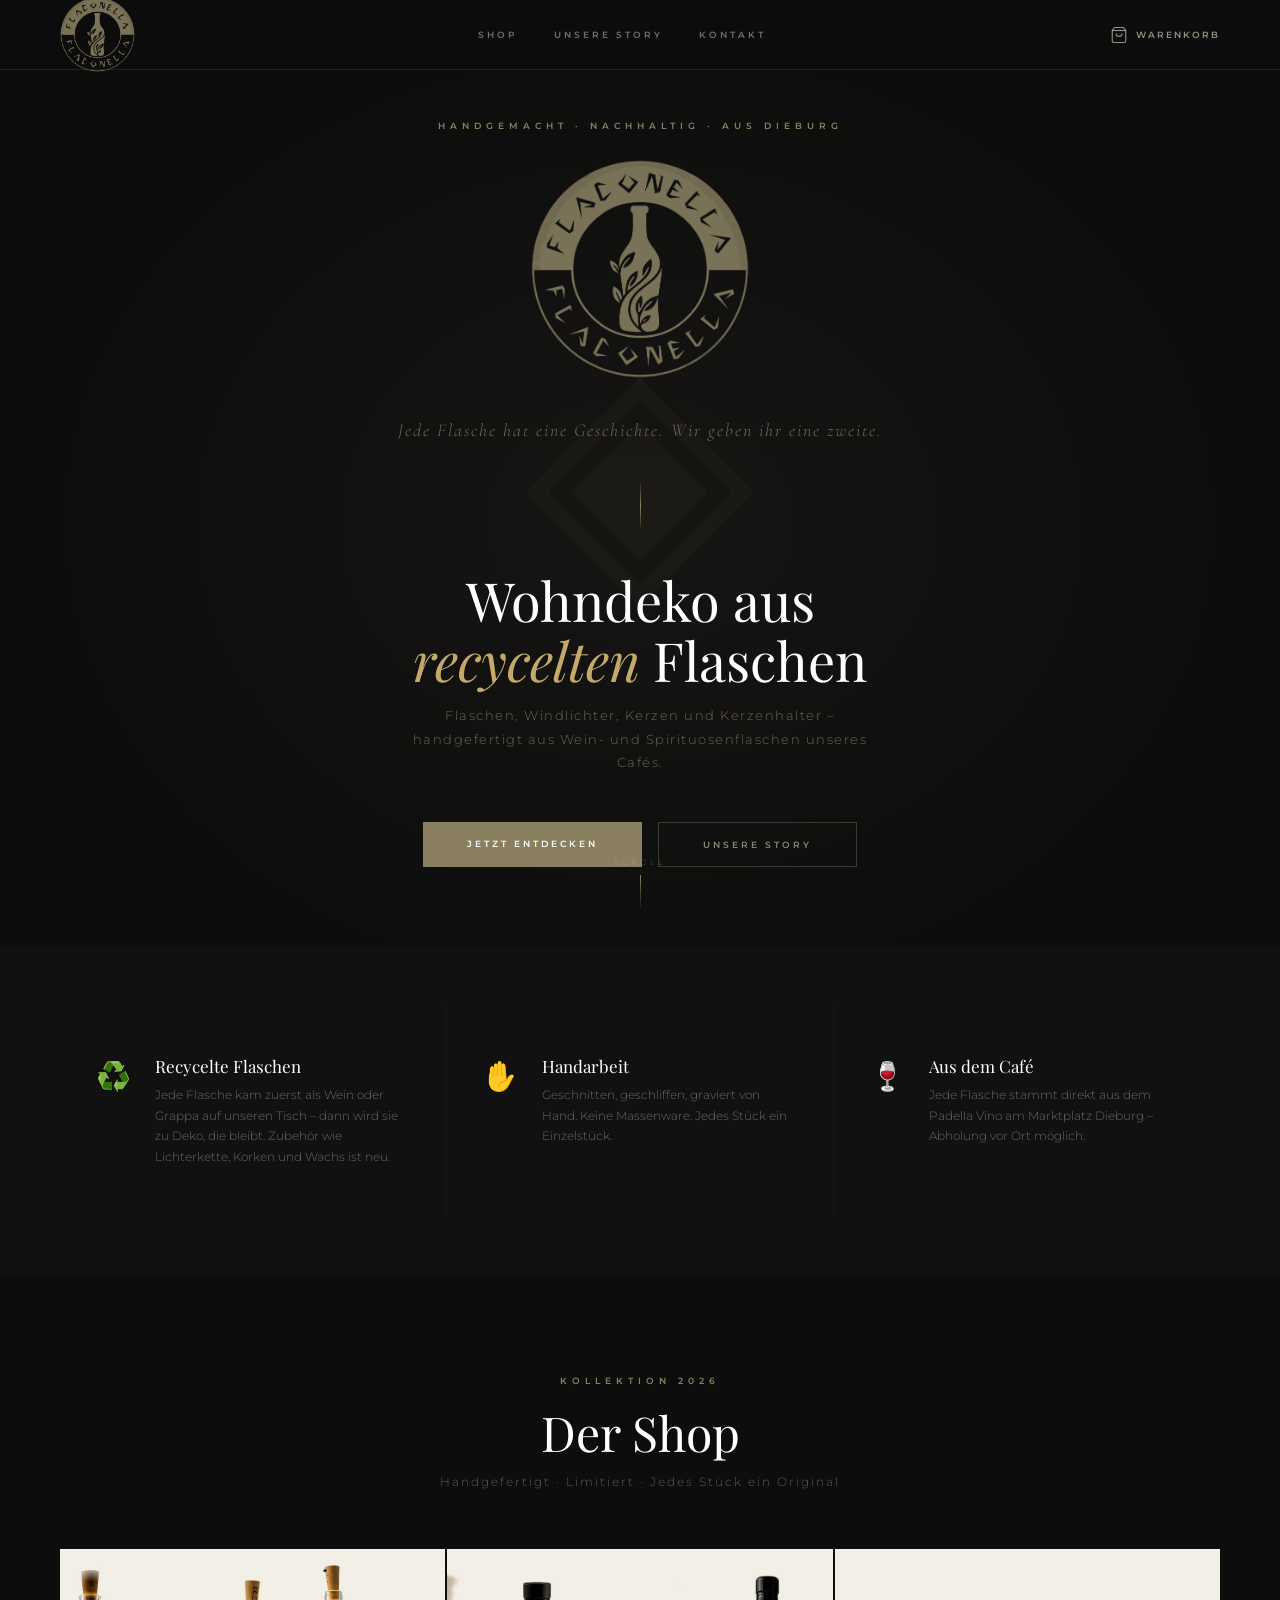
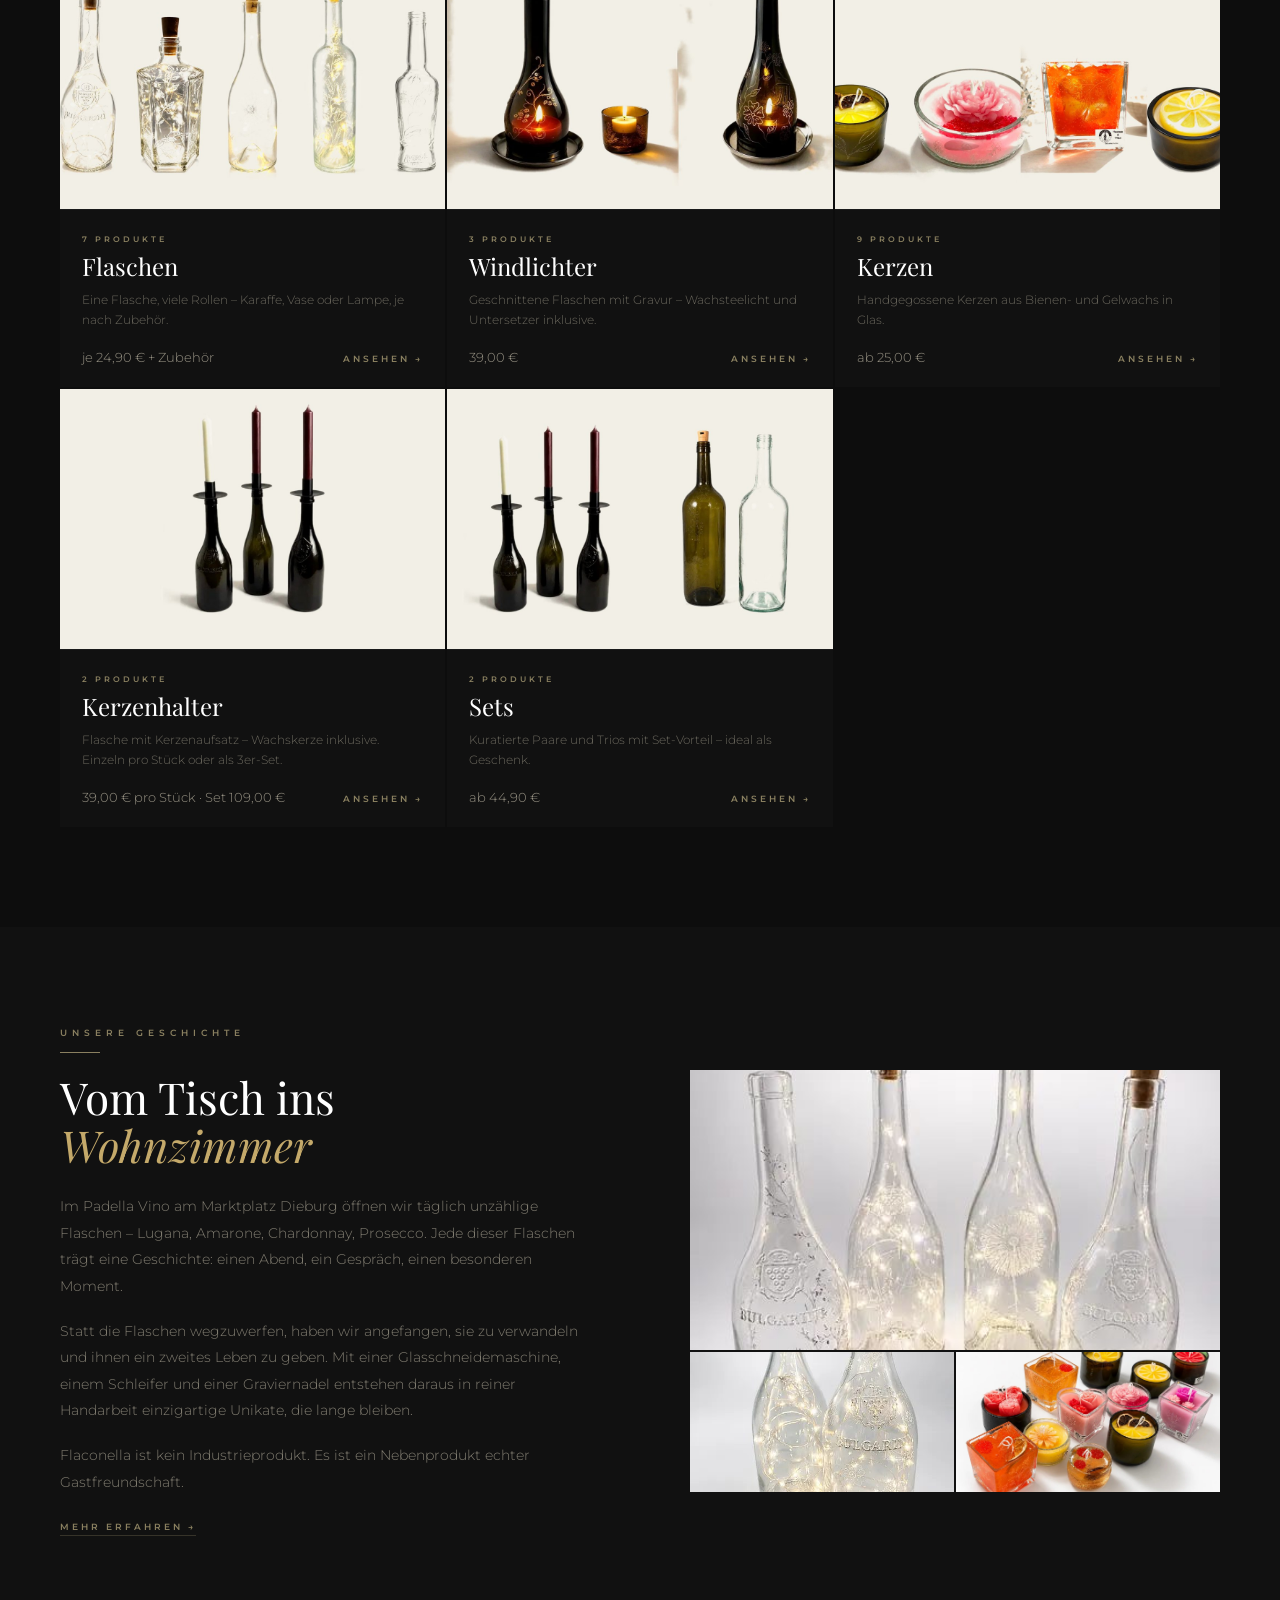
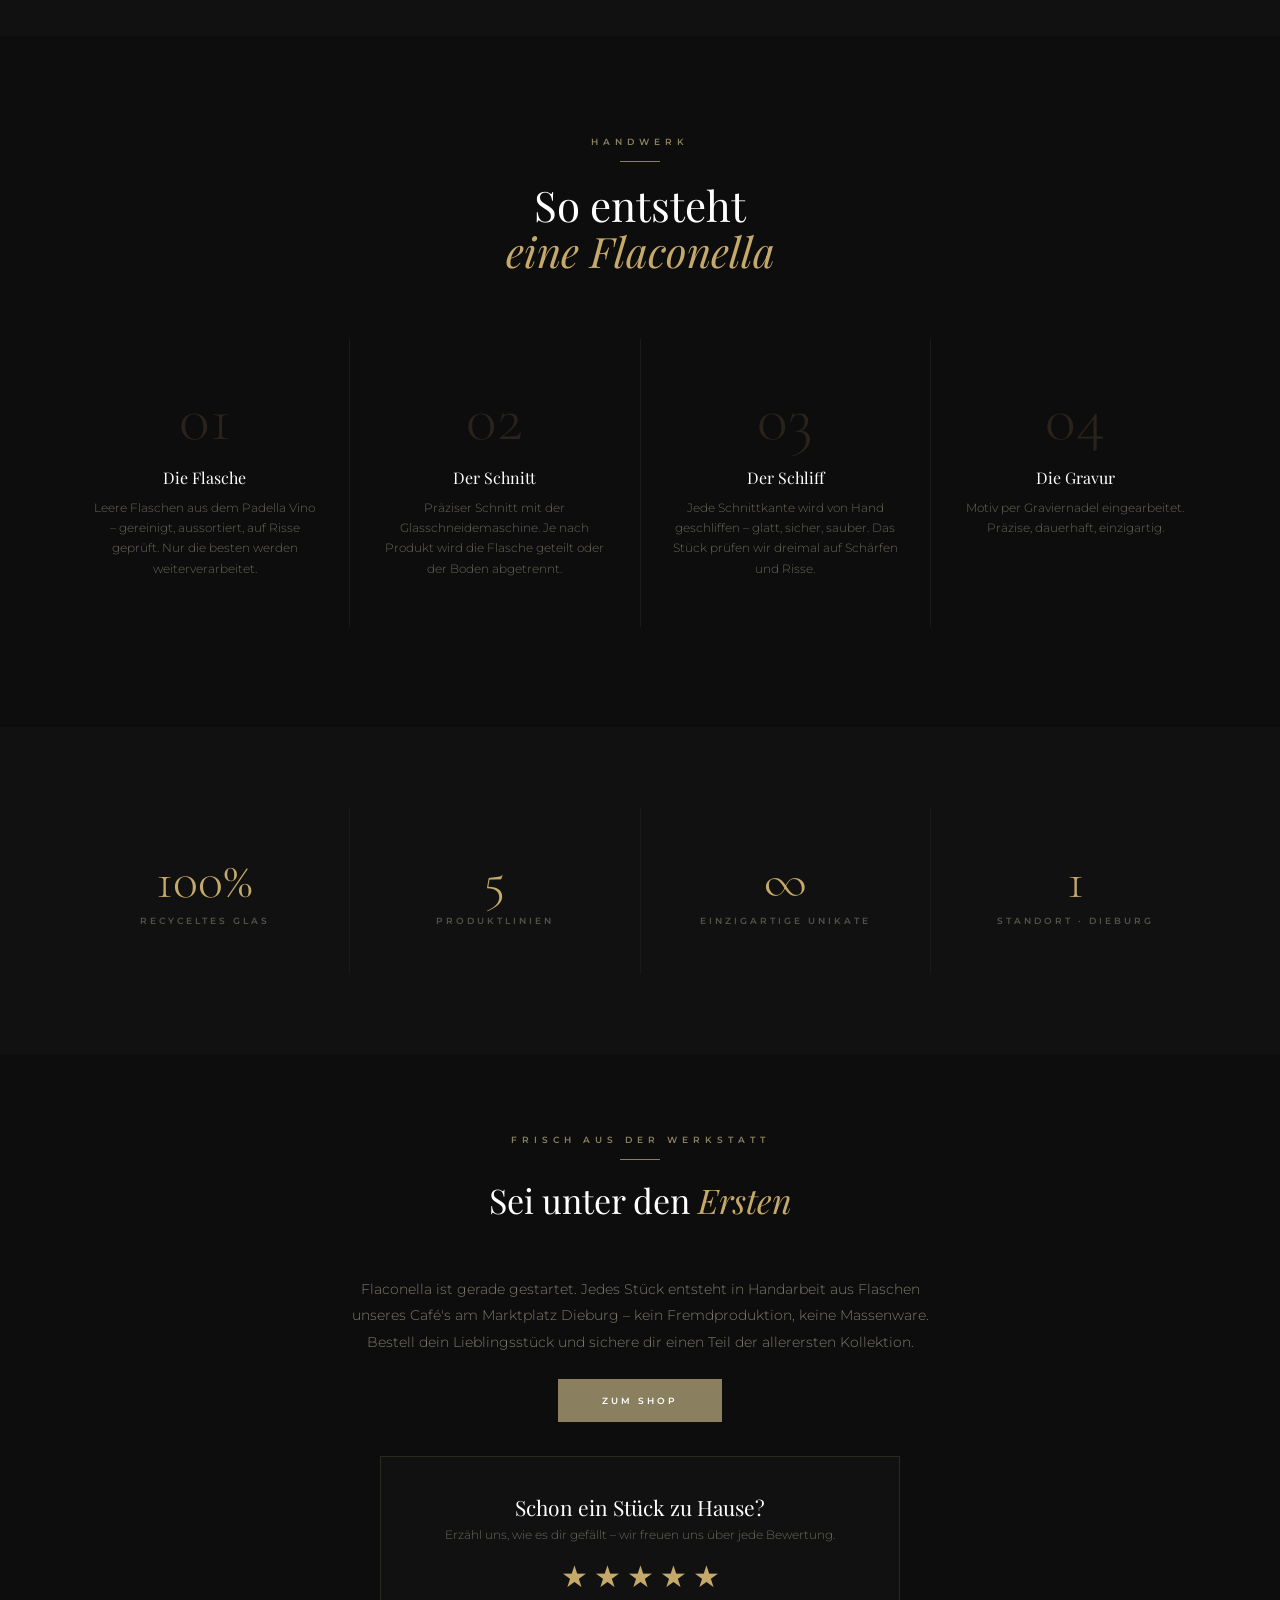
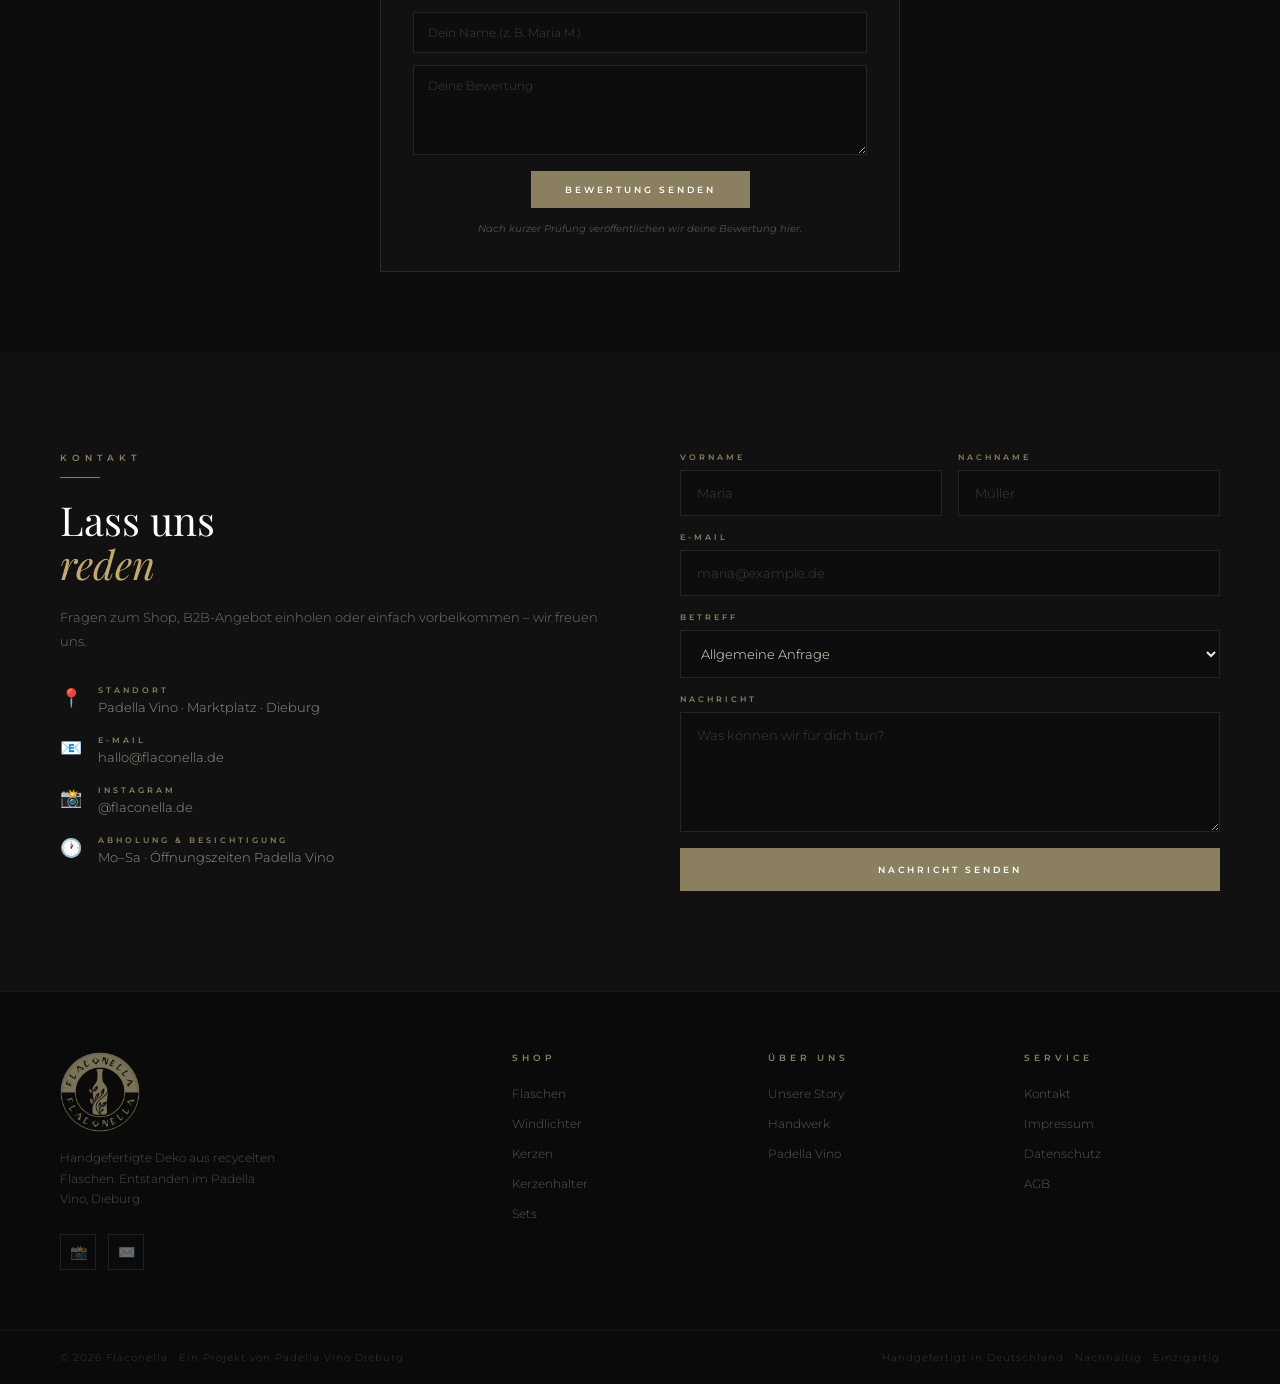
==== index.html @ 3d367787 "Bestellung ohne Seitenwechsel abschließen, Anmerkungen-Feld entfernt, Express-Platzhalter im Testmod" ====
<!DOCTYPE html>
<html lang="de">
<head>
<meta charset="UTF-8">
<meta name="viewport" content="width=device-width, initial-scale=1.0">
<title>Flaconella – Handgefertigte Deko aus recycelten Flaschen</title>
<meta name="description" content="Flaconella – handgefertigte Flaschen, Windlichter, Kerzen und Kerzenhalter aus recycelten Flaschen des Padella Vino, Dieburg.">
<meta name="theme-color" content="#0d0d0d">
<link rel="icon" type="image/png" href="[data-uri]">
<link rel="preconnect" href="https://fonts.googleapis.com">
<link rel="preconnect" href="https://fonts.gstatic.com" crossorigin>
<link href="https://fonts.googleapis.com/css2?family=Playfair+Display:ital,wght@0,400;0,700;1,400&family=Cormorant+Garamond:wght@300;400;500;600&family=Montserrat:wght@300;400;600&display=swap" rel="stylesheet">
<style>
*{margin:0;padding:0;box-sizing:border-box;}
:root{--ease:cubic-bezier(.4,0,.2,1);}
html{scroll-behavior:smooth;scroll-padding-top:86px;overflow-x:clip;}
body{font-family:'Montserrat',sans-serif;background:#0d0d0d;color:#f0e8d0;overflow-x:hidden;-webkit-font-smoothing:antialiased;-moz-osx-font-smoothing:grayscale;text-rendering:optimizeLegibility;}
::selection{background:rgba(196,169,106,0.85);color:#0d0d0d;}
:focus-visible{outline:1px solid #c4a96a;outline-offset:3px;}
::-webkit-scrollbar{width:10px;height:10px;}
::-webkit-scrollbar-track{background:#0d0d0d;}
::-webkit-scrollbar-thumb{background:#2a271f;border-radius:5px;border:2px solid #0d0d0d;}
::-webkit-scrollbar-thumb:hover{background:#8a8060;}
img{-webkit-user-drag:none;}

/* ── NAV ── */
nav{
  position:fixed;top:0;left:0;right:0;z-index:200;
  background:rgba(13,13,13,0.96);backdrop-filter:blur(12px);
  border-bottom:1px solid rgba(138,128,96,0.18);
  padding:0 60px;display:flex;align-items:center;justify-content:space-between;height:70px;
  transition:box-shadow .4s var(--ease),background .4s var(--ease);
}
nav.scrolled{background:rgba(10,10,10,0.98);box-shadow:0 8px 30px rgba(0,0,0,0.45);}
.nav-logo{text-decoration:none;display:flex;align-items:center;}
.nav-logo img{height:75px;width:auto;display:block;}
.nav-links{display:flex;gap:36px;}
.nav-links a{font-size:9px;letter-spacing:3px;text-transform:uppercase;color:rgba(240,232,208,0.45);text-decoration:none;transition:color 0.2s;font-weight:600;}
.nav-links a:hover{color:#c4a96a;}
.nav-right{display:flex;align-items:center;gap:24px;}
.nav-cart{background:none;border:none;cursor:pointer;display:flex;align-items:center;gap:8px;color:rgba(240,232,208,0.6);font-family:'Montserrat',sans-serif;font-size:9px;letter-spacing:2px;text-transform:uppercase;font-weight:600;transition:color 0.2s;position:relative;}
.nav-cart:hover{color:#c4a96a;}
.cart-badge{position:absolute;top:-6px;right:-10px;background:#c4a96a;color:#0d0d0d;font-size:9px;font-weight:700;width:18px;height:18px;border-radius:50%;display:flex;align-items:center;justify-content:center;opacity:0;transition:opacity 0.2s;}
.cart-badge.visible{opacity:1;}
.nav-cta{background:#8a8060;color:#fff;padding:10px 24px;font-size:9px;letter-spacing:3px;text-transform:uppercase;text-decoration:none;font-weight:600;transition:background 0.2s;}
.nav-cta:hover{background:#c4a96a;}
.nav-hamburger{display:none;flex-direction:column;gap:5px;cursor:pointer;background:none;border:none;}
.nav-hamburger span{width:22px;height:1px;background:#f0e8d0;transition:all 0.3s;}

/* ── HERO ── */
.hero{
  min-height:100vh;background:#0d0d0d;
  display:flex;flex-direction:column;align-items:center;justify-content:center;
  text-align:center;padding:120px 60px 80px;position:relative;overflow:hidden;
}
.hero::before{content:'';position:absolute;inset:0;background:radial-gradient(ellipse at 50% 55%,rgba(138,128,96,0.07) 0%,transparent 65%);}
.hero-tag{font-size:9px;letter-spacing:5px;text-transform:uppercase;color:#8a8060;margin-bottom:28px;font-weight:600;}
.hero-logo{margin-bottom:40px;display:flex;justify-content:center;}
.hero-logo img{width:220px;height:auto;display:block;position:relative;}
.hero-subtitle{font-family:'Cormorant Garamond',serif;font-size:18px;font-weight:300;font-style:italic;color:rgba(240,232,208,0.4);letter-spacing:2px;margin-bottom:40px;}
.hero-line{width:1px;height:50px;background:linear-gradient(to bottom,transparent,#8a8060,transparent);margin:0 auto 40px;}
.hero h1{font-family:'Playfair Display',serif;font-size:54px;font-weight:400;color:#fff;line-height:1.1;margin-bottom:14px;position:relative;max-width:700px;}
.hero h1 em{font-style:italic;color:#c4a96a;}
.hero-desc{font-size:13px;letter-spacing:1.5px;color:rgba(240,232,208,0.4);margin-bottom:48px;font-weight:300;max-width:500px;line-height:1.8;}
.hero-btns{display:flex;gap:16px;flex-wrap:wrap;justify-content:center;}
.btn-primary{background:#8a8060;color:#fff;padding:16px 44px;font-size:9px;letter-spacing:3px;text-transform:uppercase;text-decoration:none;font-weight:600;transition:background .25s var(--ease),transform .15s var(--ease);cursor:pointer;border:none;font-family:'Montserrat',sans-serif;}
.btn-primary:active,.btn-secondary:active,.overlay-btn:active,.filter-btn:active,.review-btn:active,.modal-add-btn:active,.checkout-submit:active,.cart-checkout-btn:active{transform:translateY(1px);}
.btn-primary:hover{background:#c4a96a;}
.btn-secondary{border:1px solid rgba(240,232,208,0.2);color:rgba(240,232,208,0.55);padding:16px 44px;font-size:9px;letter-spacing:3px;text-transform:uppercase;text-decoration:none;font-weight:600;transition:all 0.2s;cursor:pointer;background:none;font-family:'Montserrat',sans-serif;}
.btn-secondary:hover{border-color:#8a8060;color:#c4a96a;}
.hero-scroll{position:absolute;bottom:36px;left:50%;transform:translateX(-50%);display:flex;flex-direction:column;align-items:center;gap:8px;}
.hero-scroll span{font-size:8px;letter-spacing:3px;text-transform:uppercase;color:rgba(240,232,208,0.2);}
.scroll-line{width:1px;height:36px;background:linear-gradient(to bottom,#8a8060,transparent);animation:scrollPulse 2.4s var(--ease) infinite;}
@keyframes scrollPulse{0%,100%{opacity:1;transform:scaleY(1);}50%{opacity:.35;transform:scaleY(.75);transform-origin:top;}}
.hero-deco{position:absolute;opacity:0.03;font-size:300px;font-family:'Cormorant Garamond',serif;color:#c4a96a;top:50%;left:50%;transform:translate(-50%,-50%);pointer-events:none;white-space:nowrap;}

/* ── SECTION COMMONS ── */
section{padding:100px 60px;}
.section-tag{font-size:9px;letter-spacing:5px;text-transform:uppercase;color:#8a8060;margin-bottom:14px;font-weight:600;display:block;}
.section-rule{width:40px;height:1px;background:#8a8060;margin-bottom:20px;}
.section-title{font-family:'Playfair Display',serif;font-size:42px;font-weight:400;color:#fff;line-height:1.1;margin-bottom:14px;}
.section-title em{font-style:italic;color:#c4a96a;}

/* ── HIGHLIGHTS ── */
.highlights{background:#111;padding:60px;}
.highlights-grid{display:grid;grid-template-columns:repeat(3,1fr);gap:1px;background:#1a1a1a;}
.highlight-item{background:#111;padding:48px 36px;display:flex;align-items:flex-start;gap:24px;}
.highlight-icon{font-size:28px;flex-shrink:0;margin-top:4px;}
.highlight-text h3{font-family:'Playfair Display',serif;font-size:17px;font-weight:400;color:#fff;margin-bottom:8px;}
.highlight-text p{font-size:12px;color:rgba(240,232,208,0.4);line-height:1.7;font-weight:300;}

/* ── SHOP ── */
.shop{background:#0d0d0d;}
.shop-header{text-align:center;margin-bottom:60px;}
.shop-header h2{font-family:'Playfair Display',serif;font-size:48px;font-weight:400;color:#fff;margin-bottom:10px;}
.shop-header p{font-size:12px;color:rgba(240,232,208,0.35);letter-spacing:2px;font-weight:300;}
.shop-filters{display:flex;gap:2px;margin-bottom:48px;flex-wrap:wrap;}
.filter-btn{background:none;border:1px solid rgba(240,232,208,0.1);color:rgba(240,232,208,0.4);padding:10px 22px;font-size:8px;letter-spacing:3px;text-transform:uppercase;font-weight:600;cursor:pointer;transition:all 0.2s;font-family:'Montserrat',sans-serif;}
.filter-btn:hover,.filter-btn.active{background:#8a8060;border-color:#8a8060;color:#fff;}
.shop-grid{display:grid;grid-template-columns:repeat(3,1fr);gap:2px;}
.product-card{background:#111;position:relative;overflow:hidden;cursor:pointer;transition:transform .35s var(--ease),box-shadow .35s var(--ease);}
.product-card:hover{transform:translateY(-3px);box-shadow:0 18px 40px rgba(0,0,0,0.4);z-index:1;}
.product-card:hover .product-overlay{opacity:1;}
.product-img{width:100%;height:320px;background:#f2eee6;display:flex;align-items:center;justify-content:center;position:relative;overflow:hidden;padding:18px;}
.product-img img{width:100%;height:100%;object-fit:contain;transition:transform 0.5s ease;}
.product-card:hover .product-img img{transform:scale(1.04);}
.product-img svg{transition:transform 0.4s;}
.product-card:hover .product-img svg{transform:scale(1.05);}
.modal-main-img{width:100%;flex:1 1 auto;min-height:0;object-fit:contain;padding:16px;}
.modal-thumbs{display:flex;gap:8px;padding:0 8px 12px;justify-content:center;flex-wrap:wrap;flex-shrink:0;}
.modal-thumb{width:48px;height:48px;object-fit:cover;cursor:pointer;border:1px solid rgba(0,0,0,0.12);opacity:0.55;transition:opacity .2s,border-color .2s;}
.modal-thumb.active,.modal-thumb:hover{opacity:1;border-color:#8a8060;}
.product-overlay{position:absolute;inset:0;background:rgba(13,13,13,0.88);opacity:0;transition:opacity 0.3s;display:flex;align-items:center;justify-content:center;gap:12px;flex-direction:column;}
.overlay-btn{border:1px solid rgba(196,169,106,0.5);color:#c4a96a;padding:11px 28px;font-size:8px;letter-spacing:3px;text-transform:uppercase;font-weight:600;cursor:pointer;background:none;font-family:'Montserrat',sans-serif;transition:all 0.2s;}
.overlay-btn:hover{background:#c4a96a;color:#0d0d0d;border-color:#c4a96a;}
.overlay-btn.cart-direct{background:#8a8060;border-color:#8a8060;color:#fff;}
.overlay-btn.cart-direct:hover{background:#c4a96a;border-color:#c4a96a;}
.product-info{padding:22px;border-top:1px solid #1a1a1a;}
.product-cat{font-size:8px;letter-spacing:3px;text-transform:uppercase;color:#8a8060;margin-bottom:6px;display:block;font-weight:600;}
.product-name{font-family:'Playfair Display',serif;font-size:17px;color:#fff;margin-bottom:4px;}
.product-price{font-size:13px;color:rgba(240,232,208,0.4);font-weight:300;}
.product-badge{position:absolute;top:14px;left:14px;background:#8a8060;color:#fff;font-size:7px;letter-spacing:2px;text-transform:uppercase;padding:5px 10px;font-weight:700;}
.product-badge.custom{background:#c4a96a;}
.product-card.hidden{display:none;}
.product-price-sub{font-size:9px;letter-spacing:1px;color:rgba(240,232,208,0.28);}
/* Kategorie-Kacheln */
.shop-overview{display:grid;grid-template-columns:repeat(3,1fr);gap:2px;}
.shop-overview[hidden],.shop-category[hidden]{display:none;}
.cat-tile{background:#111;cursor:pointer;display:flex;flex-direction:column;transition:transform .35s var(--ease),box-shadow .35s var(--ease);position:relative;}
.cat-tile:hover{transform:translateY(-3px);box-shadow:0 18px 40px rgba(0,0,0,0.4);z-index:1;}
.cat-tile:hover .cat-link{color:#c4a96a;}
.cat-preview{background:#f2efe6;height:260px;overflow:hidden;}
.cat-preview img{width:100%;height:100%;object-fit:cover;object-position:center bottom;display:block;transition:transform .5s ease;}
.cat-tile:hover .cat-preview img{transform:scale(1.03);}
.cat-info{padding:24px 22px 22px;border-top:1px solid #1a1a1a;display:flex;flex-direction:column;flex:1;}
.cat-name{font-family:'Playfair Display',serif;font-size:24px;color:#fff;margin-bottom:8px;}
.cat-desc{font-size:12px;color:rgba(240,232,208,0.4);line-height:1.7;font-weight:300;margin-bottom:18px;flex:1;}
.cat-foot{display:flex;justify-content:space-between;align-items:baseline;gap:12px;}
.cat-price{font-size:13px;color:rgba(240,232,208,0.6);font-weight:300;}
.cat-link{font-size:9px;letter-spacing:3px;text-transform:uppercase;color:#8a8060;font-weight:600;transition:color .2s;}
/* Kategorie-Ansicht */
.shop-cat-nav{display:flex;align-items:center;gap:24px;flex-wrap:wrap;margin-bottom:40px;}
.shop-back{background:none;border:none;cursor:pointer;color:#8a8060;font-family:'Montserrat',sans-serif;font-size:9px;letter-spacing:3px;text-transform:uppercase;font-weight:600;padding:10px 0;transition:color .2s;}
.shop-back:hover{color:#c4a96a;}
.shop-cat-nav .shop-filters{margin-bottom:0;}
.shop-cat-head{margin-bottom:36px;}
.shop-cat-head h3{font-family:'Playfair Display',serif;font-size:36px;font-weight:400;color:#fff;line-height:1.1;margin-bottom:8px;}
.shop-cat-head p{font-size:13px;color:rgba(240,232,208,0.45);font-weight:300;line-height:1.7;max-width:560px;}
/* Produkt-Fenster: Anzahl + Häkchen-Liste */
.qty-picker{display:flex;align-items:center;gap:12px;margin-bottom:24px;}
.qty-picker .qty-btn{width:32px;height:32px;font-size:16px;}
.qty-picker .qty-num{font-size:14px;min-width:28px;}
.modal-option-hint{letter-spacing:1px;text-transform:none;color:rgba(240,232,208,0.3);font-weight:300;}
.pick-list{display:flex;flex-direction:column;gap:8px;margin-bottom:24px;}
.pick-row{background:#0d0d0d;border:1px solid rgba(240,232,208,0.08);transition:border-color .2s;}
.pick-row.selected{border-color:#8a8060;}
.pick-main{display:flex;align-items:center;gap:12px;padding:10px 14px;cursor:pointer;}
.pick-main input[type=checkbox]{accent-color:#c4a96a;flex-shrink:0;}
.pick-thumb{width:40px;height:40px;object-fit:cover;background:#f2eee6;flex-shrink:0;border:1px solid rgba(0,0,0,0.12);}
.pick-name{font-size:12px;color:rgba(240,232,208,0.75);flex:1;}
.pick-price{font-size:12px;color:#c4a96a;font-weight:300;}
.pick-price strong{color:#c4a96a;font-weight:500;}
.pick-unit{font-size:9px;color:rgba(240,232,208,0.3);letter-spacing:1px;}
.pick-config{display:none;padding:0 14px 14px 14px;border-top:1px solid rgba(240,232,208,0.06);}
.pick-row.selected .pick-config{display:block;}
.pick-option{width:100%;margin:12px 0 4px;background:#111;border:1px solid rgba(240,232,208,0.12);color:#f0e8d0;padding:8px 10px;font-family:'Montserrat',sans-serif;font-size:11px;font-weight:300;outline:none;}
.pick-group{margin-top:12px;}
.pick-group-label{display:block;font-size:8px;letter-spacing:2px;text-transform:uppercase;color:#8a8060;font-weight:600;margin-bottom:7px;}
.chips{display:flex;flex-wrap:wrap;gap:6px;}
.chip{background:#111;border:1px solid rgba(240,232,208,0.12);color:rgba(240,232,208,0.7);padding:7px 11px;font-family:'Montserrat',sans-serif;font-size:11px;font-weight:300;cursor:pointer;display:flex;align-items:center;gap:8px;transition:border-color .15s,background .15s,color .15s;}
.chip em{font-style:normal;font-size:10px;color:#c4a96a;}
.chip:hover{border-color:#8a8060;}
.chip.on{border-color:#c4a96a;background:rgba(196,169,106,0.12);color:#fff;}
.pick-qty .qty-picker{margin-bottom:0;}
.cross-sell{display:flex;align-items:center;justify-content:space-between;gap:16px;background:#0d0d0d;border:1px solid rgba(196,169,106,0.3);padding:16px 18px;margin-bottom:20px;}
.cross-sell-title{font-family:'Playfair Display',serif;font-size:15px;color:#fff;margin-bottom:4px;}
.cross-sell p{font-size:11px;color:rgba(240,232,208,0.5);line-height:1.6;font-weight:300;}
.cross-sell .overlay-btn{flex-shrink:0;white-space:nowrap;}
@media(max-width:600px){.cross-sell{flex-direction:column;align-items:flex-start;}}
.pick-option option{background:#0d0d0d;}
.modal-add-btn:disabled{opacity:0.4;cursor:not-allowed;}
.shop-principle{max-width:680px;margin:0 auto 44px;text-align:center;padding:26px 30px;border:1px solid rgba(138,128,96,0.2);background:#111;transition:border-color .3s var(--ease);}
.shop-principle.highlight{border-color:#c4a96a;}
.shop-principle-price{font-family:'Cormorant Garamond',serif;font-size:26px;font-weight:300;color:rgba(240,232,208,0.7);margin-bottom:8px;}
.shop-principle-price strong{color:#c4a96a;font-weight:500;}
.shop-principle p{font-size:12px;color:rgba(240,232,208,0.45);line-height:1.8;font-weight:300;}
.modal-breakdown{font-size:11px;color:rgba(240,232,208,0.35);margin:-16px 0 24px;font-weight:300;line-height:1.6;}
.variant-option-price.incl{color:rgba(240,232,208,0.3);font-style:italic;}
.variant-option input[type=checkbox]{accent-color:#c4a96a;}

/* ── STORY ── */
.story{background:#111;}
.story-grid{display:grid;grid-template-columns:1fr 1fr;gap:100px;align-items:center;}
.story-text .section-tag{display:block;}
.story-text h2{font-family:'Playfair Display',serif;font-size:44px;font-weight:400;color:#fff;line-height:1.1;margin-bottom:24px;}
.story-text h2 em{font-style:italic;color:#c4a96a;}
.story-text p{font-size:14px;color:rgba(240,232,208,0.5);line-height:1.9;font-weight:300;margin-bottom:18px;}
.story-link{font-size:9px;letter-spacing:3px;text-transform:uppercase;color:#8a8060;text-decoration:none;font-weight:600;border-bottom:1px solid rgba(138,128,96,0.3);padding-bottom:3px;display:inline-block;margin-top:8px;}
.story-link:hover{color:#c4a96a;border-color:#c4a96a;}
.story-visual{display:flex;flex-direction:column;gap:2px;}
.story-img-main{width:100%;height:280px;background:#161616;display:flex;align-items:center;justify-content:center;}
.story-img-row{display:grid;grid-template-columns:1fr 1fr;gap:2px;}
.story-img-small{height:140px;background:#1a1a1a;display:flex;align-items:center;justify-content:center;}
.story-img-main svg,.story-img-small svg{opacity:0.25;}
.img-caption{font-size:8px;letter-spacing:2px;text-transform:uppercase;color:rgba(240,232,208,0.12);}

/* ── PROCESS ── */
.process{background:#0d0d0d;}
.process-header{text-align:center;margin-bottom:64px;}
.process-steps{display:grid;grid-template-columns:repeat(4,1fr);gap:1px;background:#1a1a1a;}
.step{background:#0d0d0d;padding:48px 32px;text-align:center;}
.step-num{font-family:'Cormorant Garamond',serif;font-size:64px;font-weight:300;color:rgba(196,169,106,0.15);line-height:1;margin-bottom:16px;}
.step h3{font-family:'Playfair Display',serif;font-size:16px;font-weight:400;color:#fff;margin-bottom:10px;}
.step p{font-size:12px;color:rgba(240,232,208,0.4);line-height:1.7;font-weight:300;}

/* ── CUSTOM ── */
.custom{background:#111;}
.custom-grid{display:grid;grid-template-columns:1fr 1fr;gap:80px;align-items:center;}
.custom-text h2{font-family:'Playfair Display',serif;font-size:44px;font-weight:400;color:#fff;line-height:1.1;margin-bottom:20px;}
.custom-text h2 em{font-style:italic;color:#c4a96a;}
.custom-text p{font-size:14px;color:rgba(240,232,208,0.5);line-height:1.9;font-weight:300;margin-bottom:16px;}
.custom-options{display:flex;flex-direction:column;gap:16px;margin:32px 0;}
.custom-option{display:flex;align-items:center;gap:16px;padding:20px;background:#0d0d0d;border:1px solid rgba(240,232,208,0.06);}
.custom-option-icon{font-size:22px;flex-shrink:0;}
.custom-option h4{font-size:11px;letter-spacing:2px;text-transform:uppercase;color:#c4a96a;margin-bottom:4px;font-weight:600;}
.custom-option p{font-size:12px;color:rgba(240,232,208,0.4);font-weight:300;line-height:1.5;}
.custom-visual{background:#0d0d0d;padding:60px;display:flex;align-items:center;justify-content:center;min-height:400px;}
.custom-badge-display{text-align:center;}
.custom-badge-display .big-icon{font-size:100px;display:block;margin-bottom:24px;}
.custom-badge-display p{font-size:10px;letter-spacing:3px;text-transform:uppercase;color:rgba(240,232,208,0.2);font-weight:600;}

/* ── NUMBERS ── */
.numbers{background:#111;padding:80px 60px;}
.numbers-grid{display:grid;grid-template-columns:repeat(4,1fr);gap:1px;background:#1a1a1a;}
.number-item{background:#111;padding:48px 36px;text-align:center;}
.number-val{font-family:'Cormorant Garamond',serif;font-size:52px;font-weight:300;color:#c4a96a;line-height:1;margin-bottom:8px;}
.number-label{font-size:9px;letter-spacing:3px;text-transform:uppercase;color:rgba(240,232,208,0.3);font-weight:600;}

/* ── TESTIMONIALS ── */
.testimonials{background:#0d0d0d;padding:80px 60px;}
.testimonials-header{text-align:center;margin-bottom:56px;}
.testimonials-grid{display:grid;grid-template-columns:repeat(3,1fr);gap:2px;}
.testimonial{background:#111;padding:40px;border-top:1px solid rgba(196,169,106,0.2);}
.testimonial-stars{color:#c4a96a;font-size:13px;letter-spacing:3px;margin-bottom:20px;}
.testimonial blockquote{font-family:'Cormorant Garamond',serif;font-size:17px;font-style:italic;color:rgba(240,232,208,0.7);line-height:1.6;margin-bottom:20px;font-weight:300;}
.testimonial-author{font-size:9px;letter-spacing:3px;text-transform:uppercase;color:#8a8060;font-weight:600;}
.review-box{max-width:520px;margin:48px auto 0;background:#111;border:1px solid rgba(138,128,96,0.2);padding:36px 32px;text-align:center;}
.review-box h3{font-family:'Playfair Display',serif;font-size:21px;font-weight:400;color:#fff;margin-bottom:6px;}
.review-box .review-sub{font-size:12px;color:rgba(240,232,208,0.4);margin-bottom:20px;font-weight:300;}
.star-input{font-size:30px;color:rgba(240,232,208,0.18);margin-bottom:20px;cursor:pointer;user-select:none;line-height:1;}
.star-input span{transition:color .12s;padding:0 3px;}
.star-input span.on{color:#c4a96a;}
.review-box input,.review-box textarea{width:100%;background:#0d0d0d;border:1px solid rgba(240,232,208,0.1);color:#f0e8d0;padding:12px 14px;font-family:'Montserrat',sans-serif;font-size:12px;font-weight:300;outline:none;margin-bottom:12px;transition:border-color .2s;}
.review-box input:focus,.review-box textarea:focus{border-color:#8a8060;}
.review-box textarea{min-height:90px;resize:vertical;}
.review-btn{background:#8a8060;color:#fff;padding:13px 34px;font-size:9px;letter-spacing:3px;text-transform:uppercase;font-weight:600;cursor:pointer;border:none;font-family:'Montserrat',sans-serif;transition:background .2s;}
.review-btn:hover{background:#c4a96a;}
.review-hint{font-size:10px;color:rgba(240,232,208,0.3);margin-top:14px;font-style:italic;}

/* ── CONTACT ── */
.contact{background:#111;}
.contact-grid{display:grid;grid-template-columns:1fr 1fr;gap:80px;}
.contact-info h2{font-family:'Playfair Display',serif;font-size:40px;font-weight:400;color:#fff;line-height:1.1;margin-bottom:20px;}
.contact-info h2 em{font-style:italic;color:#c4a96a;}
.contact-info p{font-size:13px;color:rgba(240,232,208,0.45);line-height:1.8;font-weight:300;margin-bottom:32px;}
.contact-details{display:flex;flex-direction:column;gap:20px;}
.contact-detail{display:flex;gap:16px;align-items:flex-start;}
.cd-icon{font-size:18px;flex-shrink:0;margin-top:2px;}
.cd-label{font-size:8px;letter-spacing:3px;text-transform:uppercase;color:#8a8060;font-weight:600;margin-bottom:4px;}
.cd-value{font-size:13px;color:rgba(240,232,208,0.6);font-weight:300;}
.contact-form{display:flex;flex-direction:column;gap:16px;}
.form-row{display:grid;grid-template-columns:1fr 1fr;gap:16px;}
.form-group{display:flex;flex-direction:column;gap:8px;}
.form-group label{font-size:8px;letter-spacing:3px;text-transform:uppercase;color:#8a8060;font-weight:600;}
.form-group input,.form-group textarea,.form-group select{background:#0d0d0d;border:1px solid rgba(240,232,208,0.1);color:#f0e8d0;padding:14px 16px;font-family:'Montserrat',sans-serif;font-size:13px;font-weight:300;outline:none;transition:border-color 0.2s;width:100%;}
.form-group input:focus,.form-group textarea:focus,.form-group select:focus{border-color:#8a8060;}
.form-group input::placeholder,.form-group textarea::placeholder,.review-box input::placeholder,.review-box textarea::placeholder{color:rgba(240,232,208,0.22);}
.form-group textarea{resize:vertical;min-height:120px;}
.form-group select option{background:#0d0d0d;}
.form-submit{background:#8a8060;color:#fff;padding:16px;font-size:9px;letter-spacing:3px;text-transform:uppercase;font-weight:600;cursor:pointer;border:none;font-family:'Montserrat',sans-serif;transition:background 0.2s;width:100%;}
.form-submit:hover{background:#c4a96a;}

/* ── FOOTER ── */
footer{background:#0a0a0a;border-top:1px solid rgba(138,128,96,0.12);padding:60px;display:grid;grid-template-columns:2fr 1fr 1fr 1fr;gap:60px;}
.footer-brand{display:flex;flex-direction:column;gap:16px;}
.footer-logo{display:flex;align-items:center;}
.footer-logo img{height:80px;width:auto;display:block;}
.footer-tagline{font-size:12px;color:rgba(240,232,208,0.3);line-height:1.7;font-weight:300;max-width:220px;}
.footer-social{display:flex;gap:12px;margin-top:8px;}
.social-icon{width:36px;height:36px;border:1px solid rgba(240,232,208,0.1);display:flex;align-items:center;justify-content:center;font-size:14px;cursor:pointer;transition:border-color 0.2s,color 0.2s;text-decoration:none;color:rgba(240,232,208,0.4);}
.social-icon:hover{border-color:#c4a96a;color:#c4a96a;}
.footer-col h4{font-size:9px;letter-spacing:4px;text-transform:uppercase;color:#8a8060;font-weight:600;margin-bottom:20px;}
.footer-col ul{list-style:none;display:flex;flex-direction:column;gap:11px;}
.footer-col ul li a{font-size:12px;color:rgba(240,232,208,0.35);text-decoration:none;font-weight:300;transition:color 0.2s;}
.footer-col ul li a:hover{color:#c4a96a;}
.footer-bottom{background:#0a0a0a;border-top:1px solid rgba(138,128,96,0.08);padding:20px 60px;display:flex;justify-content:space-between;align-items:center;}
.footer-bottom p{font-size:10px;color:rgba(240,232,208,0.2);letter-spacing:1px;font-weight:300;}
.footer-bottom a{color:rgba(240,232,208,0.2);text-decoration:none;}
.footer-bottom a:hover{color:#c4a96a;}

/* ── CART SIDEBAR ── */
.cart-overlay{position:fixed;inset:0;background:rgba(0,0,0,0.6);z-index:300;opacity:0;pointer-events:none;transition:opacity 0.3s;backdrop-filter:blur(4px);}
.cart-overlay.open{opacity:1;pointer-events:all;}
.cart-sidebar{position:fixed;top:0;right:0;bottom:0;width:420px;background:#111;z-index:301;transform:translateX(100%);transition:transform 0.35s cubic-bezier(.4,0,.2,1);display:flex;flex-direction:column;border-left:1px solid rgba(138,128,96,0.15);box-shadow:-20px 0 60px rgba(0,0,0,0.5);visibility:hidden;transition:transform 0.35s cubic-bezier(.4,0,.2,1),visibility 0.35s;}
.cart-sidebar.open{transform:translateX(0);visibility:visible;}
.cart-header{padding:28px 32px;border-bottom:1px solid rgba(240,232,208,0.08);display:flex;justify-content:space-between;align-items:center;}
.cart-header h3{font-family:'Playfair Display',serif;font-size:20px;font-weight:400;color:#fff;}
.cart-close{background:none;border:none;cursor:pointer;color:rgba(240,232,208,0.4);font-size:20px;transition:color 0.2s;line-height:1;}
.cart-close:hover{color:#c4a96a;}
.cart-items{flex:1;overflow-y:auto;padding:24px 32px;display:flex;flex-direction:column;gap:20px;}
.cart-empty{display:flex;flex-direction:column;align-items:center;justify-content:center;height:100%;gap:16px;}
.cart-empty-icon{font-size:48px;opacity:0.15;}
.cart-empty p{font-size:12px;color:rgba(240,232,208,0.3);letter-spacing:2px;text-transform:uppercase;font-weight:600;}
.cart-item{display:flex;gap:16px;align-items:flex-start;padding-bottom:20px;border-bottom:1px solid rgba(240,232,208,0.06);}
.cart-item-img{width:70px;height:70px;background:#f2eee6;flex-shrink:0;display:flex;align-items:center;justify-content:center;font-size:28px;overflow:hidden;}
.cart-item-img img{width:100%;height:100%;object-fit:contain;}
.cart-item-info{flex:1;}
.cart-item-name{font-family:'Playfair Display',serif;font-size:14px;color:#fff;margin-bottom:4px;}
.cart-item-variant{font-size:9px;letter-spacing:2px;text-transform:uppercase;color:#8a8060;margin-bottom:8px;font-weight:600;}
.cart-item-engraving{font-size:10px;color:rgba(240,232,208,0.35);font-style:italic;margin-bottom:8px;}
.cart-item-price{font-size:13px;color:#c4a96a;font-weight:300;}
.cart-item-qty{display:flex;align-items:center;gap:10px;margin-top:10px;}
.qty-btn{width:24px;height:24px;border:1px solid rgba(240,232,208,0.15);background:none;color:rgba(240,232,208,0.6);cursor:pointer;font-size:14px;display:flex;align-items:center;justify-content:center;transition:all 0.2s;}
.qty-btn:hover{border-color:#8a8060;color:#c4a96a;}
.qty-num{font-size:12px;color:#f0e8d0;min-width:20px;text-align:center;}
.cart-item-remove{background:none;border:none;cursor:pointer;color:rgba(240,232,208,0.2);font-size:16px;padding:2px;transition:color 0.2s;align-self:center;margin-left:auto;}
.cart-item-remove:hover{color:#c4a96a;}
.cart-footer{padding:24px 32px;border-top:1px solid rgba(240,232,208,0.08);}
.cart-subtotal{display:flex;justify-content:space-between;margin-bottom:8px;}
.cart-subtotal span{font-size:11px;color:rgba(240,232,208,0.4);letter-spacing:2px;text-transform:uppercase;font-weight:600;}
.cart-subtotal strong{font-family:'Cormorant Garamond',serif;font-size:20px;color:#c4a96a;font-weight:400;}
.cart-note{font-size:10px;color:rgba(240,232,208,0.2);margin-bottom:20px;line-height:1.6;}
.cart-checkout-btn{background:#8a8060;color:#fff;width:100%;padding:16px;font-size:9px;letter-spacing:3px;text-transform:uppercase;font-weight:600;cursor:pointer;border:none;font-family:'Montserrat',sans-serif;transition:background 0.2s;}
.cart-checkout-btn:hover{background:#c4a96a;}
.cart-checkout-btn:disabled{opacity:0.4;cursor:not-allowed;}

/* ── PRODUCT MODAL ── */
.modal-overlay{position:fixed;inset:0;background:rgba(0,0,0,0.8);z-index:400;opacity:0;pointer-events:none;transition:opacity .3s var(--ease);backdrop-filter:blur(6px);display:flex;align-items:center;justify-content:center;padding:40px;}
.modal-overlay>*{transform:translateY(14px) scale(.985);transition:transform .35s var(--ease);}
.modal-overlay.open{opacity:1;pointer-events:all;}
.modal-overlay.open>*{transform:translateY(0) scale(1);}
.legal-modal{background:#111;max-width:680px;width:100%;max-height:85vh;overflow-y:auto;position:relative;border:1px solid rgba(138,128,96,0.18);padding:56px 52px;box-shadow:0 40px 100px rgba(0,0,0,0.6);}
.legal-modal h3{font-family:'Playfair Display',serif;font-size:30px;font-weight:400;color:#fff;margin-bottom:6px;}
.legal-modal .legal-sub{font-size:9px;letter-spacing:3px;text-transform:uppercase;color:#8a8060;font-weight:600;margin-bottom:32px;}
.legal-modal h4{font-family:'Playfair Display',serif;font-size:16px;font-weight:400;color:#c4a96a;margin:28px 0 8px;}
.legal-modal p{font-size:13px;color:rgba(240,232,208,0.55);line-height:1.75;font-weight:300;margin-bottom:10px;}
.legal-modal a{color:#c4a96a;text-decoration:none;}
.legal-modal a:hover{text-decoration:underline;}
.legal-modal strong{color:rgba(240,232,208,0.8);font-weight:600;}
.legal-modal .legal-note{font-size:11px;color:rgba(240,232,208,0.3);border-left:2px solid rgba(138,128,96,0.3);padding-left:12px;margin-top:32px;font-style:italic;}
@media(max-width:600px){.legal-modal{padding:40px 26px;}.modal-overlay{padding:16px;}}
.modal{background:#111;max-width:860px;width:100%;max-height:90vh;overflow-y:auto;position:relative;border:1px solid rgba(138,128,96,0.12);box-shadow:0 40px 100px rgba(0,0,0,0.6);}
.modal-close{position:absolute;top:20px;right:20px;background:none;border:none;cursor:pointer;color:rgba(240,232,208,0.4);font-size:22px;z-index:1;transition:color 0.2s;line-height:1;}
.modal-close:hover{color:#c4a96a;}
.modal-grid{display:grid;grid-template-columns:1fr 1fr;background:linear-gradient(90deg,#f2eee6 50%,#111 50%);}
.modal-img{background:#f2eee6;display:flex;flex-direction:column;align-items:center;justify-content:center;min-height:400px;overflow:hidden;position:sticky;top:0;align-self:start;max-height:90vh;}
.modal-info{padding:48px 40px;display:flex;flex-direction:column;}
.modal-cat{font-size:8px;letter-spacing:4px;text-transform:uppercase;color:#8a8060;margin-bottom:12px;font-weight:600;}
.modal-name{font-family:'Playfair Display',serif;font-size:28px;font-weight:400;color:#fff;line-height:1.15;margin-bottom:6px;}
.modal-tagline{font-size:12px;color:rgba(240,232,208,0.35);font-style:italic;margin-bottom:20px;font-weight:300;}
.modal-price{font-family:'Cormorant Garamond',serif;font-size:32px;color:#c4a96a;font-weight:300;margin-bottom:24px;}
.modal-desc{font-size:13px;color:rgba(240,232,208,0.5);line-height:1.8;font-weight:300;margin-bottom:16px;}
.modal-note{font-size:11px;color:rgba(240,232,208,0.3);line-height:1.7;border-left:2px solid rgba(138,128,96,0.3);padding-left:12px;margin-bottom:20px;font-weight:300;}
.modal-tip{font-size:12px;color:#c4a96a;line-height:1.65;border-left:2px solid #8a8060;padding-left:12px;margin-bottom:16px;font-weight:400;}
.modal-divider{width:40px;height:1px;background:#8a8060;margin-bottom:24px;}
.modal-option-label{font-size:8px;letter-spacing:3px;text-transform:uppercase;color:#8a8060;font-weight:600;margin-bottom:10px;}
.variant-selector{display:flex;flex-direction:column;gap:8px;margin-bottom:20px;}
.variant-option{display:flex;align-items:center;gap:10px;padding:12px 16px;background:#0d0d0d;border:1px solid rgba(240,232,208,0.08);cursor:pointer;transition:all 0.2s;}
.variant-option:hover,.variant-option.selected{border-color:#8a8060;}
.variant-option input[type=radio]{accent-color:#c4a96a;}
.variant-option-name{font-size:12px;color:rgba(240,232,208,0.7);flex:1;}
.variant-option-price{font-size:12px;color:#c4a96a;font-weight:300;}
.engraving-field{display:flex;flex-direction:column;gap:8px;margin-bottom:24px;}
.engraving-field input{background:#0d0d0d;border:1px solid rgba(240,232,208,0.1);color:#f0e8d0;padding:12px 14px;font-family:'Montserrat',sans-serif;font-size:12px;font-weight:300;outline:none;transition:border-color 0.2s;}
.engraving-field input:focus{border-color:#8a8060;}
.engraving-field input::placeholder{color:rgba(240,232,208,0.2);}
.modal-add-btn{background:#8a8060;color:#fff;width:100%;padding:16px;font-size:9px;letter-spacing:3px;text-transform:uppercase;font-weight:600;cursor:pointer;border:none;font-family:'Montserrat',sans-serif;transition:background 0.2s;margin-top:auto;}
.modal-add-btn:hover{background:#c4a96a;}

/* ── CHECKOUT MODAL ── */
.checkout-modal{background:#111;max-width:640px;width:100%;position:relative;border:1px solid rgba(138,128,96,0.12);max-height:90vh;overflow-y:auto;box-shadow:0 40px 100px rgba(0,0,0,0.6);}
.checkout-header{padding:32px 40px;border-bottom:1px solid rgba(240,232,208,0.08);}
.checkout-header h3{font-family:'Playfair Display',serif;font-size:26px;font-weight:400;color:#fff;}
.checkout-header p{font-size:12px;color:rgba(240,232,208,0.3);font-weight:300;margin-top:4px;}
.checkout-body{padding:36px 40px;display:flex;flex-direction:column;gap:20px;}
.checkout-section-title{font-size:9px;letter-spacing:3px;text-transform:uppercase;color:#8a8060;font-weight:600;margin-bottom:4px;}
.checkout-order-summary{background:#0d0d0d;padding:20px;margin-bottom:4px;}
.checkout-order-line{display:flex;justify-content:space-between;padding:6px 0;border-bottom:1px solid rgba(240,232,208,0.05);font-size:12px;}
.checkout-order-line:last-child{border-bottom:none;font-weight:600;color:#c4a96a;padding-top:12px;}
.checkout-total{display:flex;justify-content:space-between;padding:16px 0 0;font-size:14px;color:#fff;}
.checkout-total strong{font-family:'Cormorant Garamond',serif;font-size:22px;color:#c4a96a;}
.checkout-payment-info{background:#0d0d0d;padding:20px;border-left:2px solid #8a8060;}
.checkout-payment-info h4{font-size:9px;letter-spacing:3px;text-transform:uppercase;color:#c4a96a;font-weight:600;margin-bottom:12px;}
.checkout-payment-info p{font-size:12px;color:rgba(240,232,208,0.5);line-height:1.7;font-weight:300;}
.checkout-payment-info strong{color:#f0e8d0;}
.checkout-submit{background:#8a8060;color:#fff;width:100%;padding:18px;font-size:9px;letter-spacing:3px;text-transform:uppercase;font-weight:600;cursor:pointer;border:none;font-family:'Montserrat',sans-serif;transition:background 0.2s;}
.checkout-submit:hover{background:#c4a96a;}
.checkout-note{font-size:10px;color:rgba(240,232,208,0.2);text-align:center;line-height:1.6;}
/* ── EXPRESS-CHECKOUT ── */
.express{margin-top:16px;padding-top:16px;border-top:1px solid rgba(240,232,208,0.08);}
.express-head{display:flex;justify-content:space-between;align-items:center;margin-bottom:10px;}
.express-head span:first-child{font-size:9px;letter-spacing:3px;text-transform:uppercase;color:#c4a96a;font-weight:600;}
.express-test{font-size:8px;letter-spacing:2px;text-transform:uppercase;color:#0d0d0d;background:#c4a96a;padding:3px 7px;font-weight:700;}
.express-hint{font-size:10px;color:rgba(240,232,208,0.3);margin-top:8px;line-height:1.6;}
.paypal-slot{min-height:44px;}
.checkout-express{background:#0d0d0d;padding:20px;border:1px solid rgba(196,169,106,0.3);}
.checkout-or{display:flex;align-items:center;gap:14px;font-size:9px;letter-spacing:3px;text-transform:uppercase;color:rgba(240,232,208,0.3);font-weight:600;}
.checkout-or::before,.checkout-or::after{content:'';flex:1;height:1px;background:rgba(240,232,208,0.1);}
.modal-express-btn{width:100%;margin-top:10px;text-align:center;}
.modal-express-btn:disabled{opacity:0.4;cursor:not-allowed;}
.paypal-preview{background:#ffc439;color:#003087;padding:10px 14px;border-radius:3px;text-align:center;}
.paypal-preview span{display:block;font-weight:700;font-size:14px;font-family:Arial,sans-serif;}
.paypal-preview small{display:block;font-size:9px;line-height:1.4;margin-top:4px;color:#2c2e2f;font-weight:400;}
.mail-actions{display:flex;flex-wrap:wrap;gap:8px;align-items:center;margin:4px 0 10px;}
.copy-btn{background:none;border:1px solid rgba(240,232,208,0.2);color:rgba(240,232,208,0.6);padding:10px 16px;font-size:9px;letter-spacing:2px;text-transform:uppercase;font-weight:600;cursor:pointer;font-family:'Montserrat',sans-serif;transition:all .2s;}
.copy-btn:hover{border-color:#8a8060;color:#c4a96a;}
.order-details summary{font-size:10px;color:rgba(240,232,208,0.35);cursor:pointer;letter-spacing:1px;}
.order-details pre{white-space:pre-wrap;font-family:'Courier New',monospace;font-size:11px;color:rgba(240,232,208,0.6);background:#111;padding:12px;margin-top:8px;line-height:1.5;max-height:200px;overflow:auto;}
.pay-method:first-of-type{border-top:none;padding-top:0;}

/* ── SUCCESS MODAL ── */
.success-modal{background:#111;max-width:480px;width:100%;padding:52px 44px;text-align:center;border:1px solid rgba(138,128,96,0.15);position:relative;max-height:88vh;overflow-y:auto;box-shadow:0 40px 100px rgba(0,0,0,0.6);}
.success-icon{font-size:56px;margin-bottom:24px;}
.success-modal h3{font-family:'Playfair Display',serif;font-size:28px;font-weight:400;color:#fff;margin-bottom:12px;}
.success-modal p{font-size:13px;color:rgba(240,232,208,0.45);line-height:1.7;font-weight:300;margin-bottom:32px;}
.success-modal .btn-primary{display:inline-block;}
.pay-box{text-align:left;background:#0d0d0d;border:1px solid rgba(138,128,96,0.2);padding:20px;margin-bottom:28px;}
.pay-total{font-family:'Cormorant Garamond',serif;font-size:22px;color:#c4a96a;margin-bottom:16px;text-align:center;font-weight:400;}
.pay-method{padding:14px 0;border-top:1px solid rgba(240,232,208,0.07);}
.pay-method:first-of-type{border-top:none;padding-top:0;}
.pay-method-title{font-size:9px;letter-spacing:2px;text-transform:uppercase;color:#8a8060;font-weight:600;margin-bottom:8px;}
.pay-method-body{font-size:12px;color:rgba(240,232,208,0.7);line-height:1.75;}
.pay-method-body strong{color:#f0e8d0;font-weight:600;}
.pay-iban{font-family:'Courier New',monospace;font-size:13px;color:#f0e8d0;letter-spacing:1px;}
.pay-paypal-btn{display:inline-block;background:#8a8060;color:#fff;padding:10px 22px;font-size:9px;letter-spacing:2px;text-transform:uppercase;font-weight:600;text-decoration:none;margin-top:4px;transition:background .2s;}
.pay-paypal-btn:hover{background:#c4a96a;}
.pay-soon{font-size:11px;color:rgba(240,232,208,0.35);font-style:italic;}

/* ── TOAST ── */
.toast{position:fixed;bottom:40px;left:50%;transform:translateX(-50%) translateY(20px);background:#1a1a1a;border:1px solid rgba(196,169,106,0.3);color:#f0e8d0;padding:14px 28px;font-size:11px;letter-spacing:2px;text-transform:uppercase;font-weight:600;z-index:500;opacity:0;transition:all 0.3s;pointer-events:none;white-space:nowrap;}
.toast.show{opacity:1;transform:translateX(-50%) translateY(0);}
.toast span{color:#c4a96a;margin-right:8px;}

/* ── REVEAL ── */
.reveal{opacity:0;transform:translateY(16px);transition:opacity .7s var(--ease),transform .7s var(--ease);}
.reveal.in{opacity:1;transform:none;}
@media (prefers-reduced-motion: reduce){
  html{scroll-behavior:auto;}
  .reveal{opacity:1;transform:none;transition:none;}
  .scroll-line{animation:none;}
}

/* ── MOBILE ── */
@media(max-width:900px){
  nav{padding:0 24px;}
  .nav-links{display:none;}
  .nav-hamburger{display:flex;}
  section{padding:70px 24px;}
  .hero{padding:100px 24px 70px;}
  .hero-logo img{width:160px;}
  .hero h1{font-size:36px;}
  .highlights-grid,.shop-grid,.shop-overview,.testimonials-grid{grid-template-columns:1fr;}
  .cat-preview{height:200px;}
  .shop-cat-head h3{font-size:28px;}
  .story-grid,.custom-grid,.contact-grid{grid-template-columns:1fr;gap:48px;}
  .process-steps{grid-template-columns:1fr 1fr;}
  .numbers-grid{grid-template-columns:1fr 1fr;}
  footer{grid-template-columns:1fr 1fr;gap:40px;padding:48px 24px;}
  .footer-bottom{padding:16px 24px;flex-direction:column;gap:8px;text-align:center;}
  .cart-sidebar{width:100%;}
  .modal-grid{grid-template-columns:1fr;background:none;}
  .modal-img{min-height:0;height:240px;position:static;max-height:none;}
  .highlights,.numbers,.testimonials,.process{padding:60px 24px;}
}
@media(max-width:600px){
  .process-steps{grid-template-columns:1fr;}
  .number-item{padding:36px 14px;min-width:0;}
  .number-val{font-size:44px;}
  .numbers-grid{grid-template-columns:1fr 1fr;}
  footer{grid-template-columns:1fr;}
  .form-row{grid-template-columns:1fr;}
}
</style>
</head>
<body><div id="imgcache" style="display:none"><img id="pimg-w1" src="[data-uri]" style="display:none"><img id="pimg-w2" src="[data-uri]" style="display:none"><img id="pimg-w4" src="[data-uri]" style="display:none"><img id="pimg-k1" src="[data-uri]" style="display:none"><img id="pimg-l1" src="[data-uri]" style="display:none"><img id="pimg-l3" src="[data-uri]" style="display:none"><img id="pimg-l6" src="[data-uri]" style="display:none"><img id="pimg-l7" src="[data-uri]" style="display:none"><img id="pimg-l8" src="[data-uri]" style="display:none"><img id="pimg-d1" src="[data-uri]" style="display:none"><img id="pimg-d2" src="[data-uri]" style="display:none"><img id="pimg-d3" src="[data-uri]" style="display:none"><img id="pimg-c1" src="[data-uri]" style="display:none"><img id="pimg-c2" src="[data-uri]" style="display:none"><img id="pimg-c3" src="[data-uri]" style="display:none"><img id="pimg-c4" src="[data-uri]" style="display:none"><img id="pimg-c5" src="[data-uri]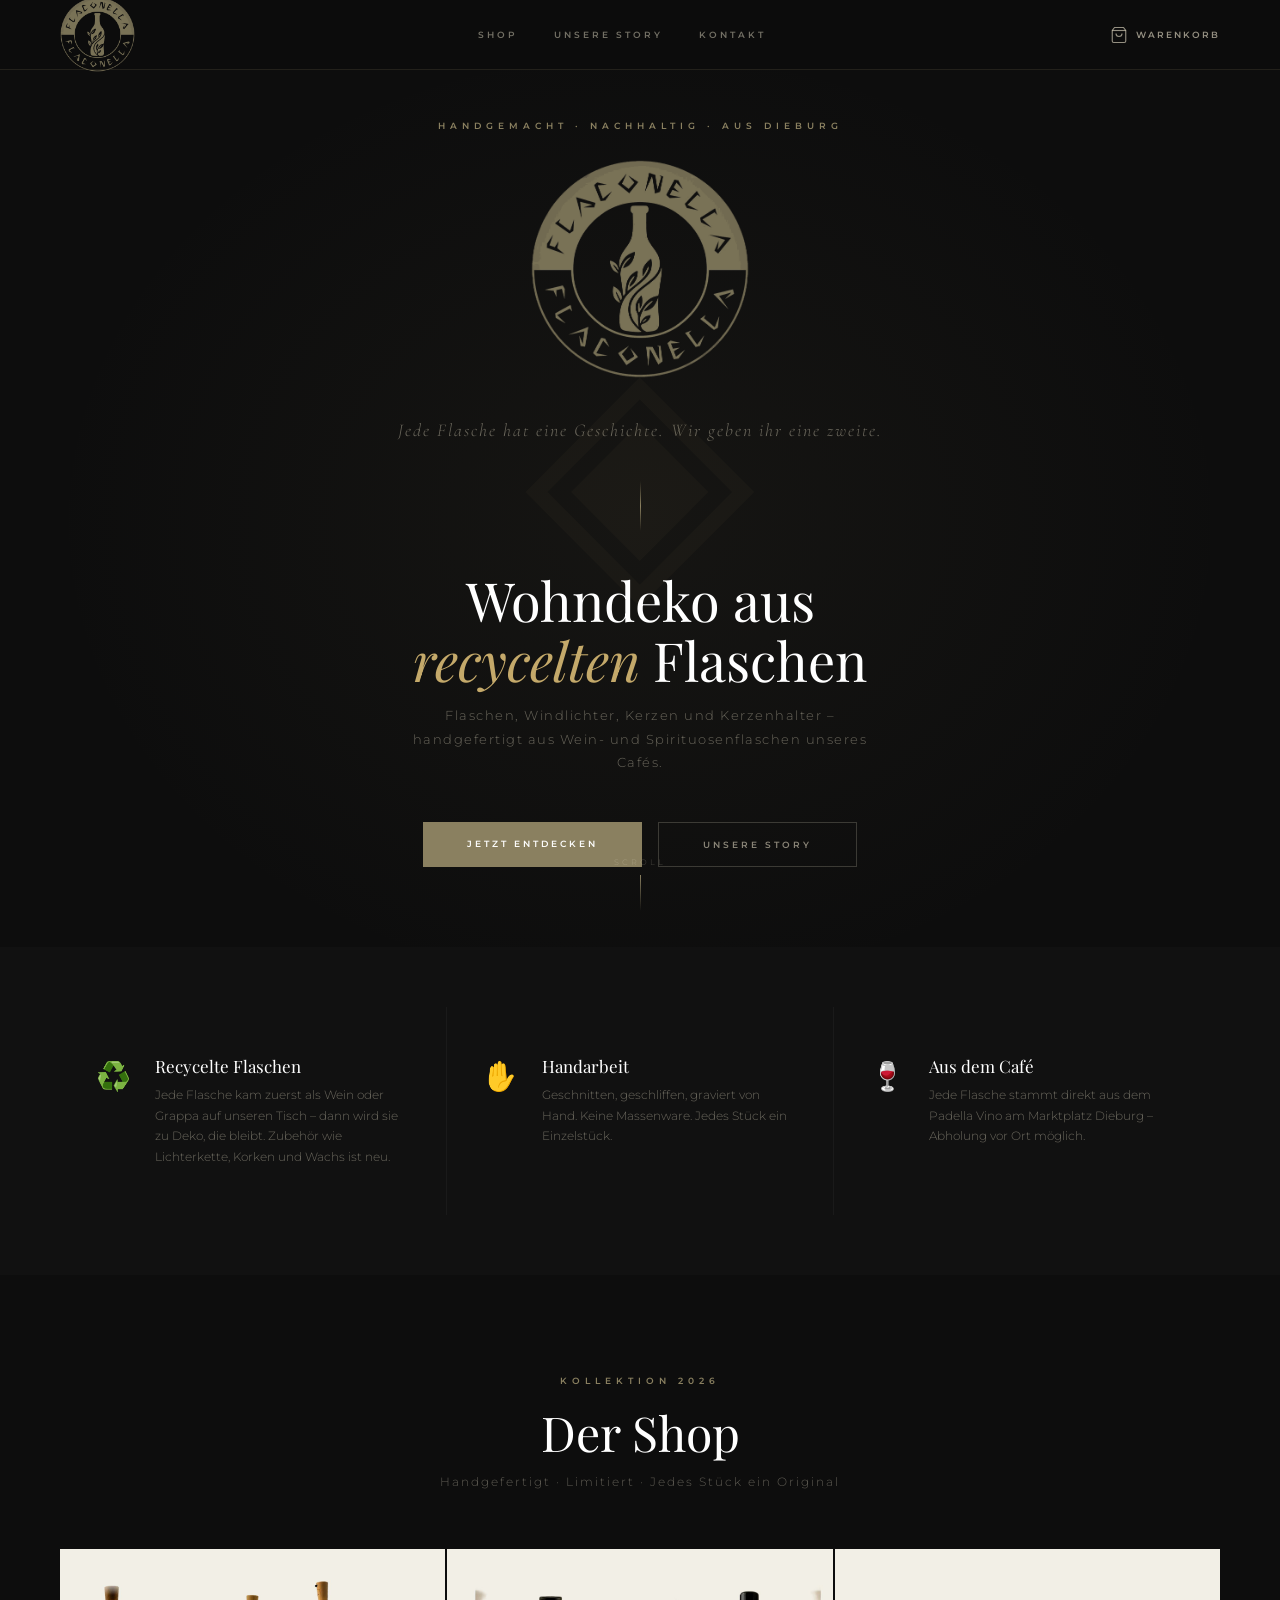
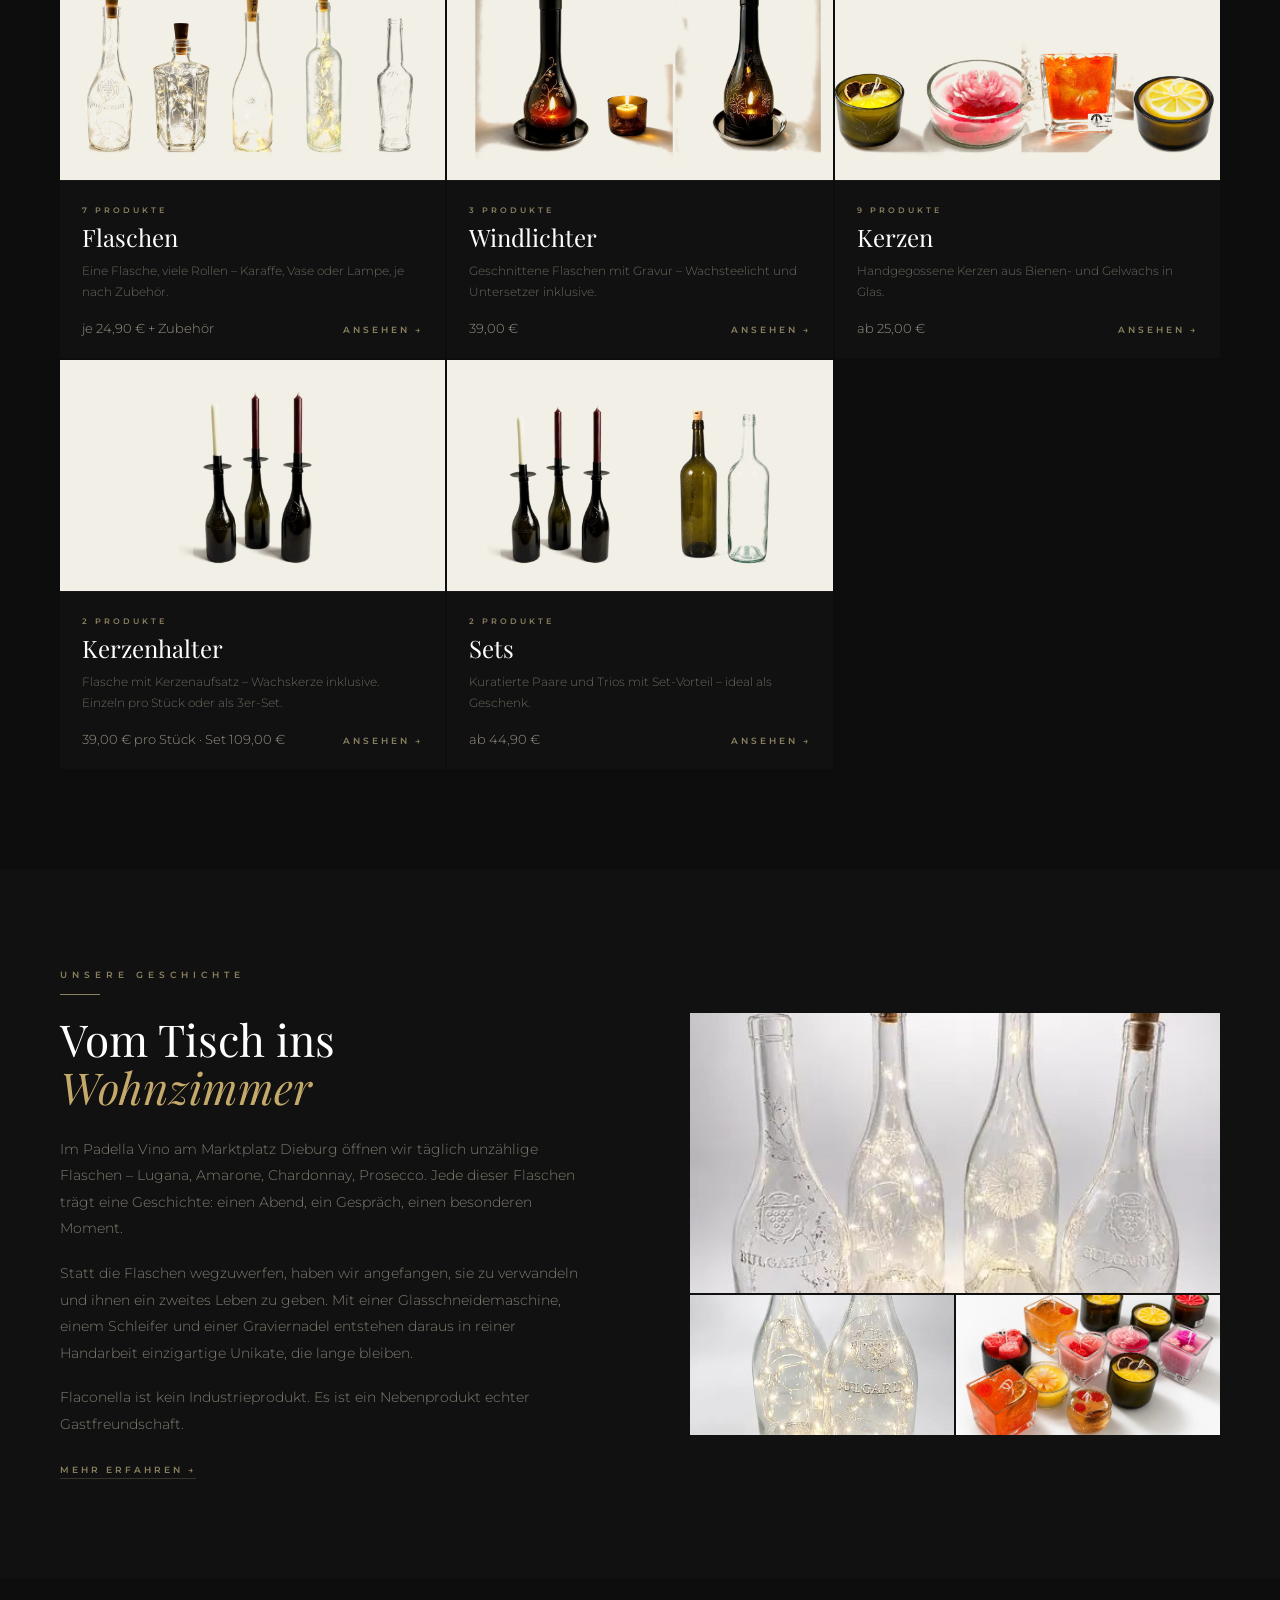
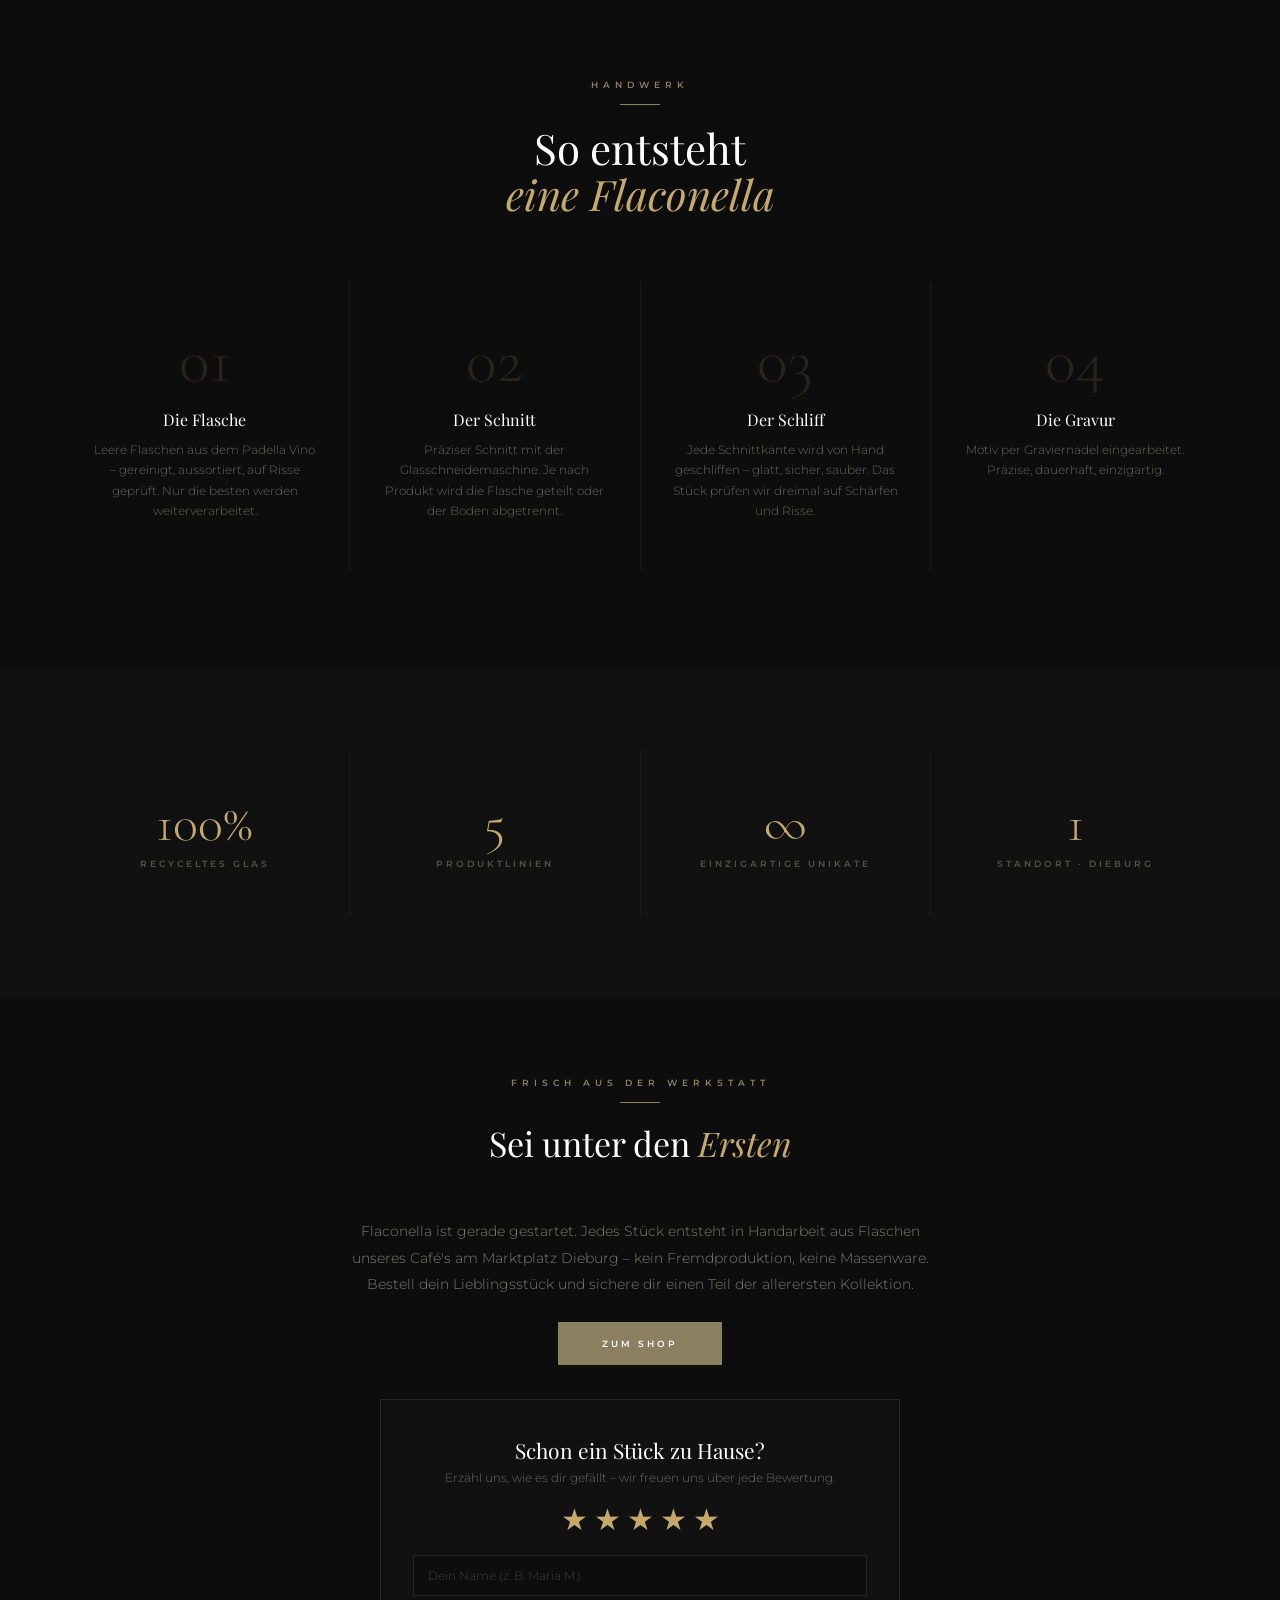
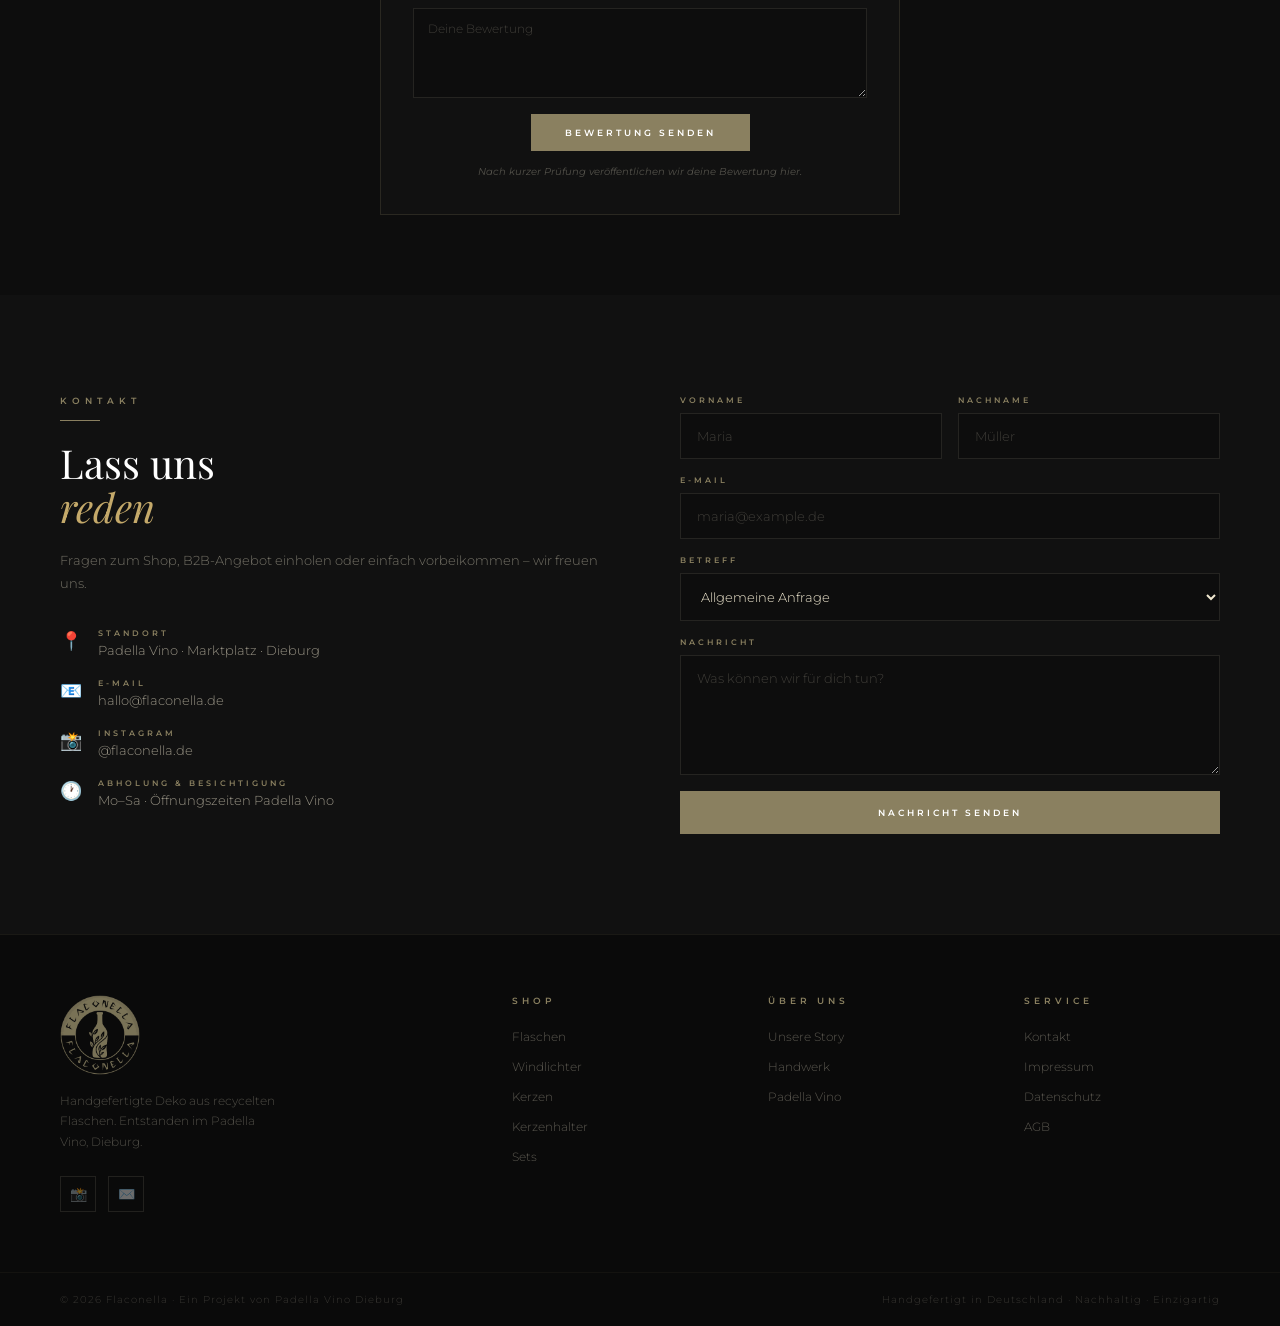
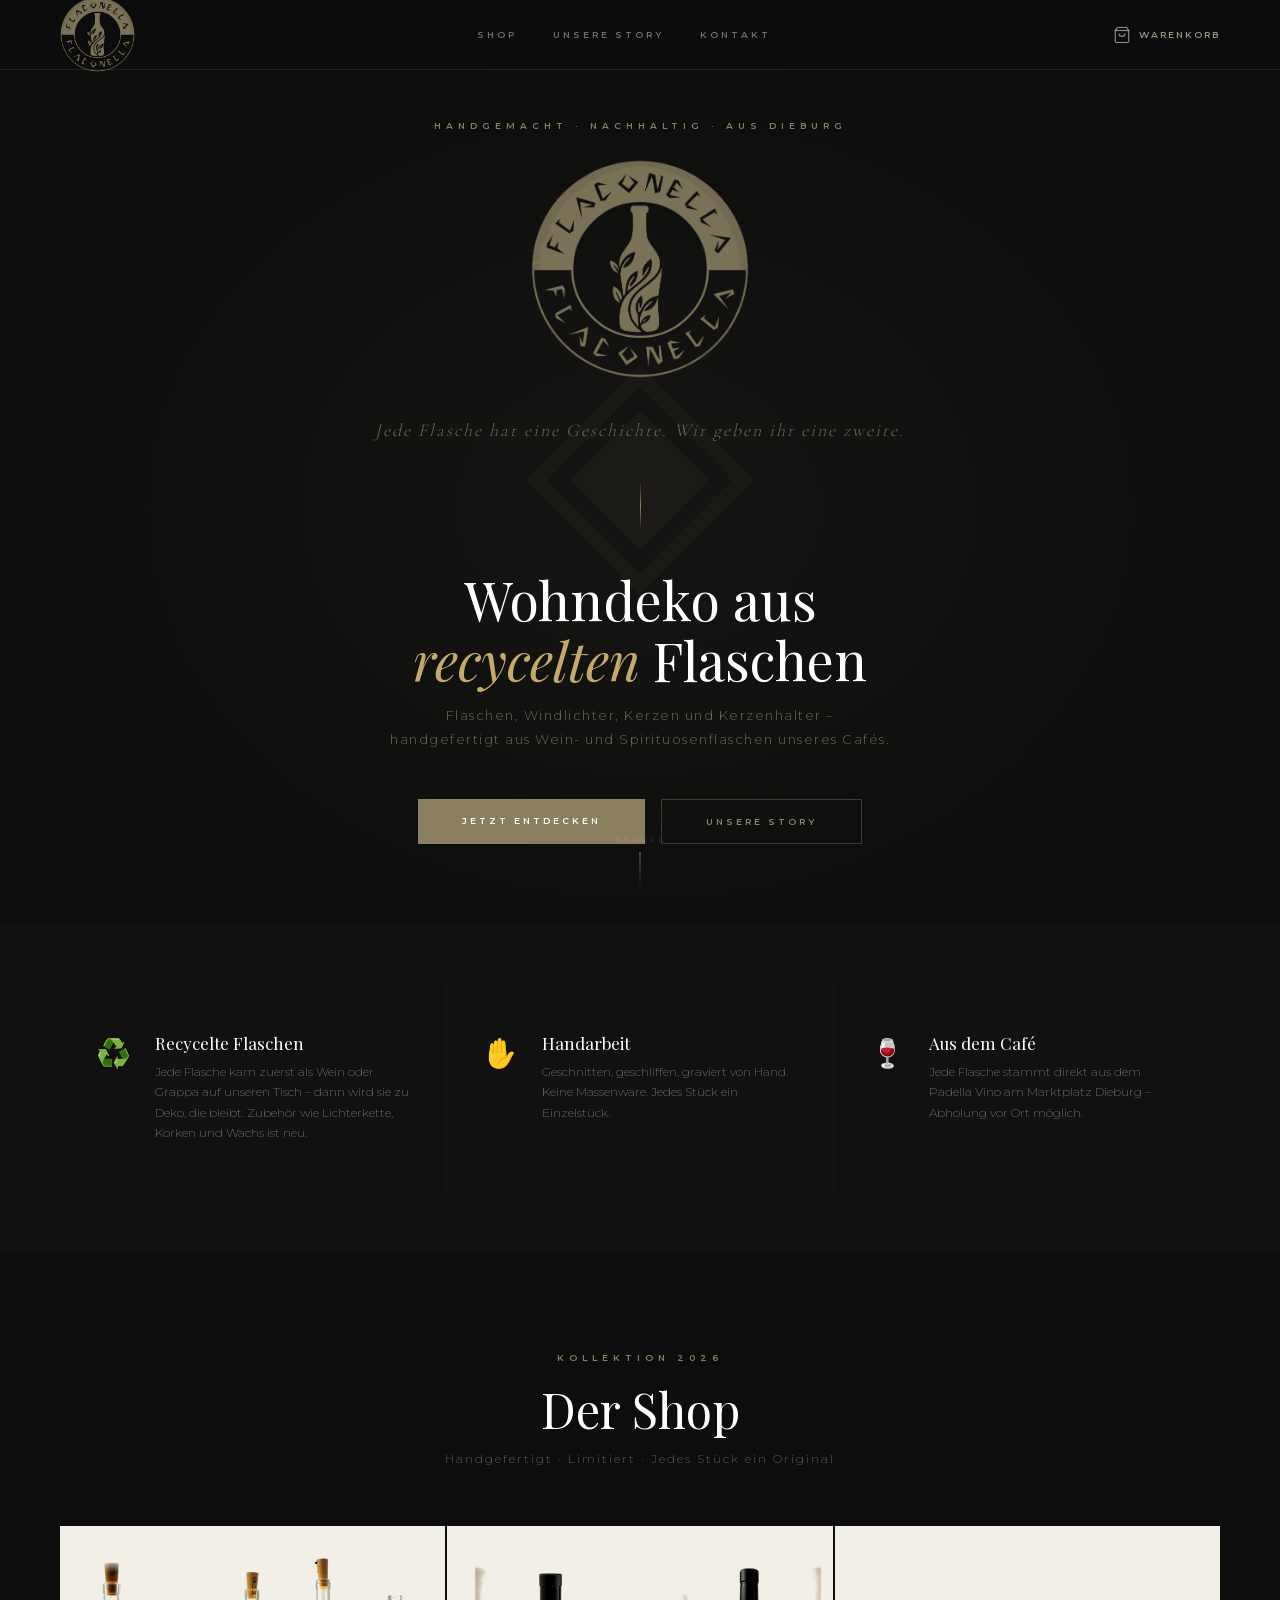
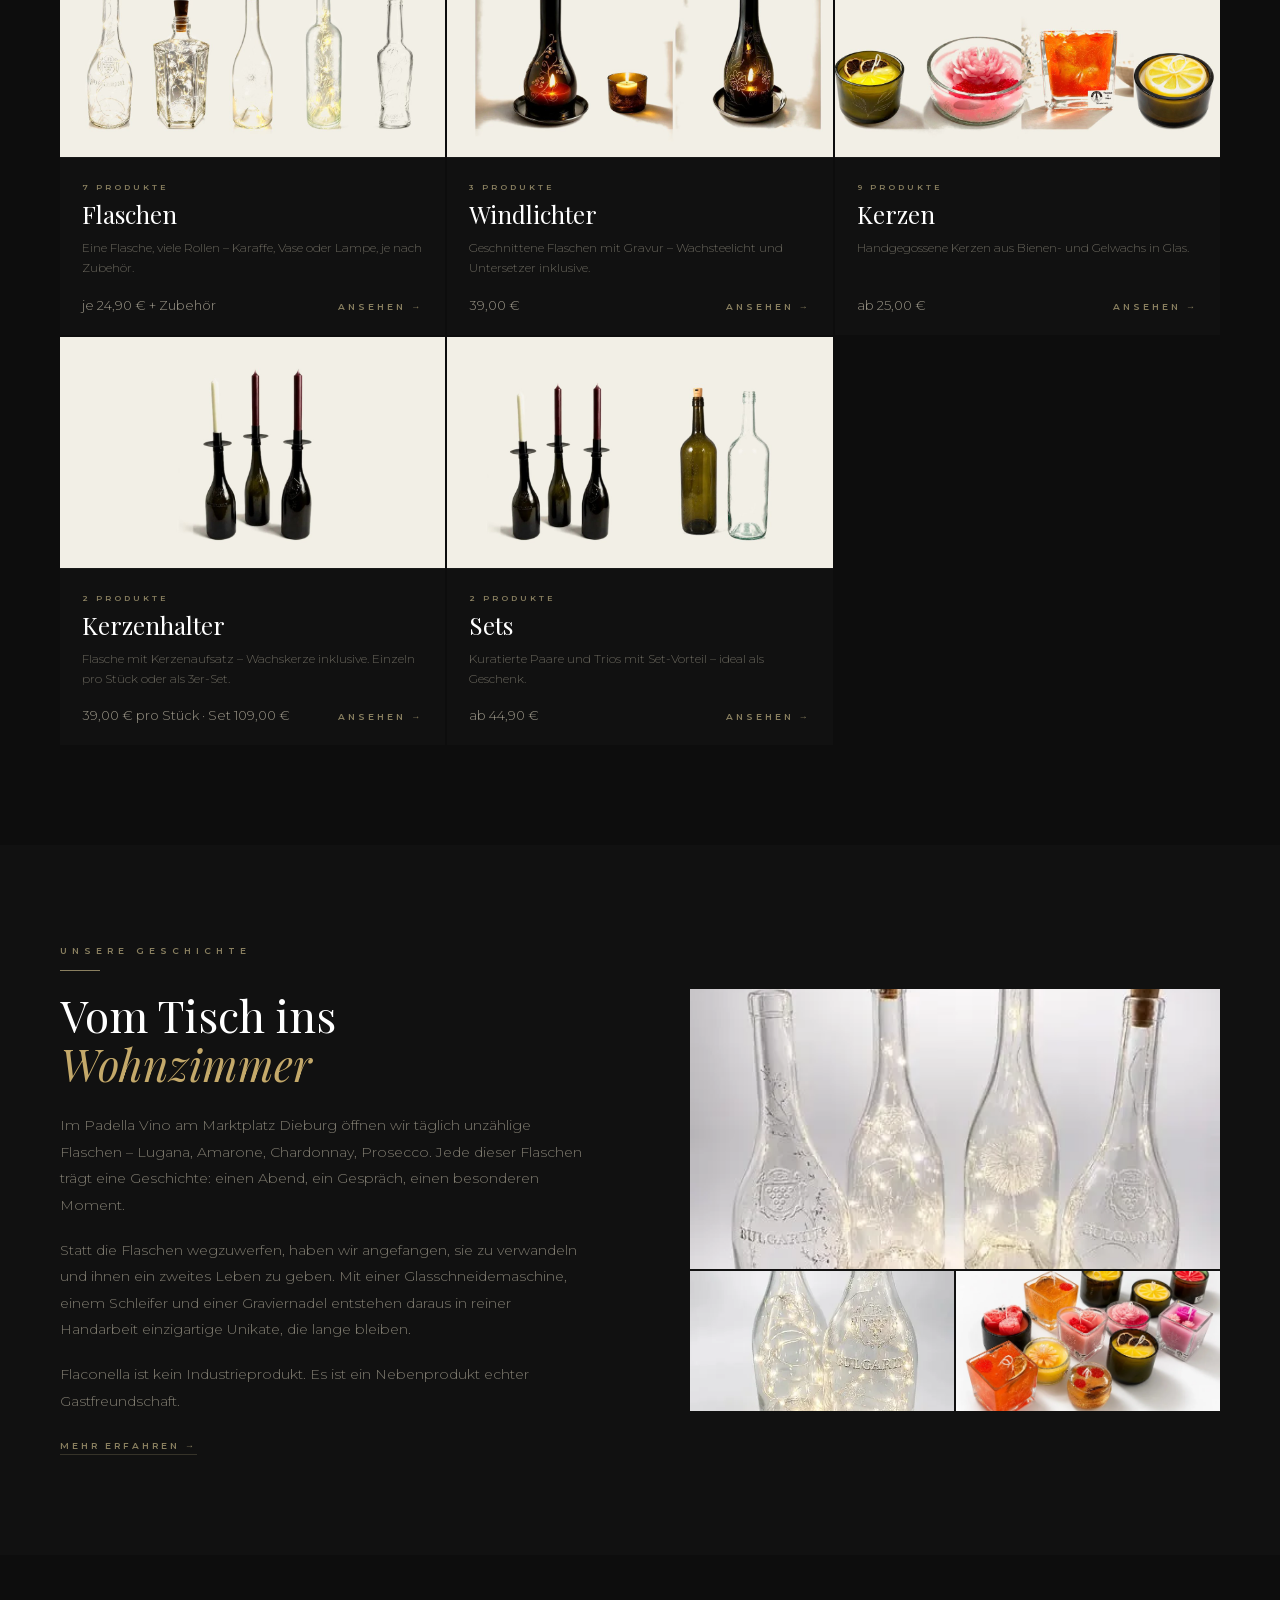
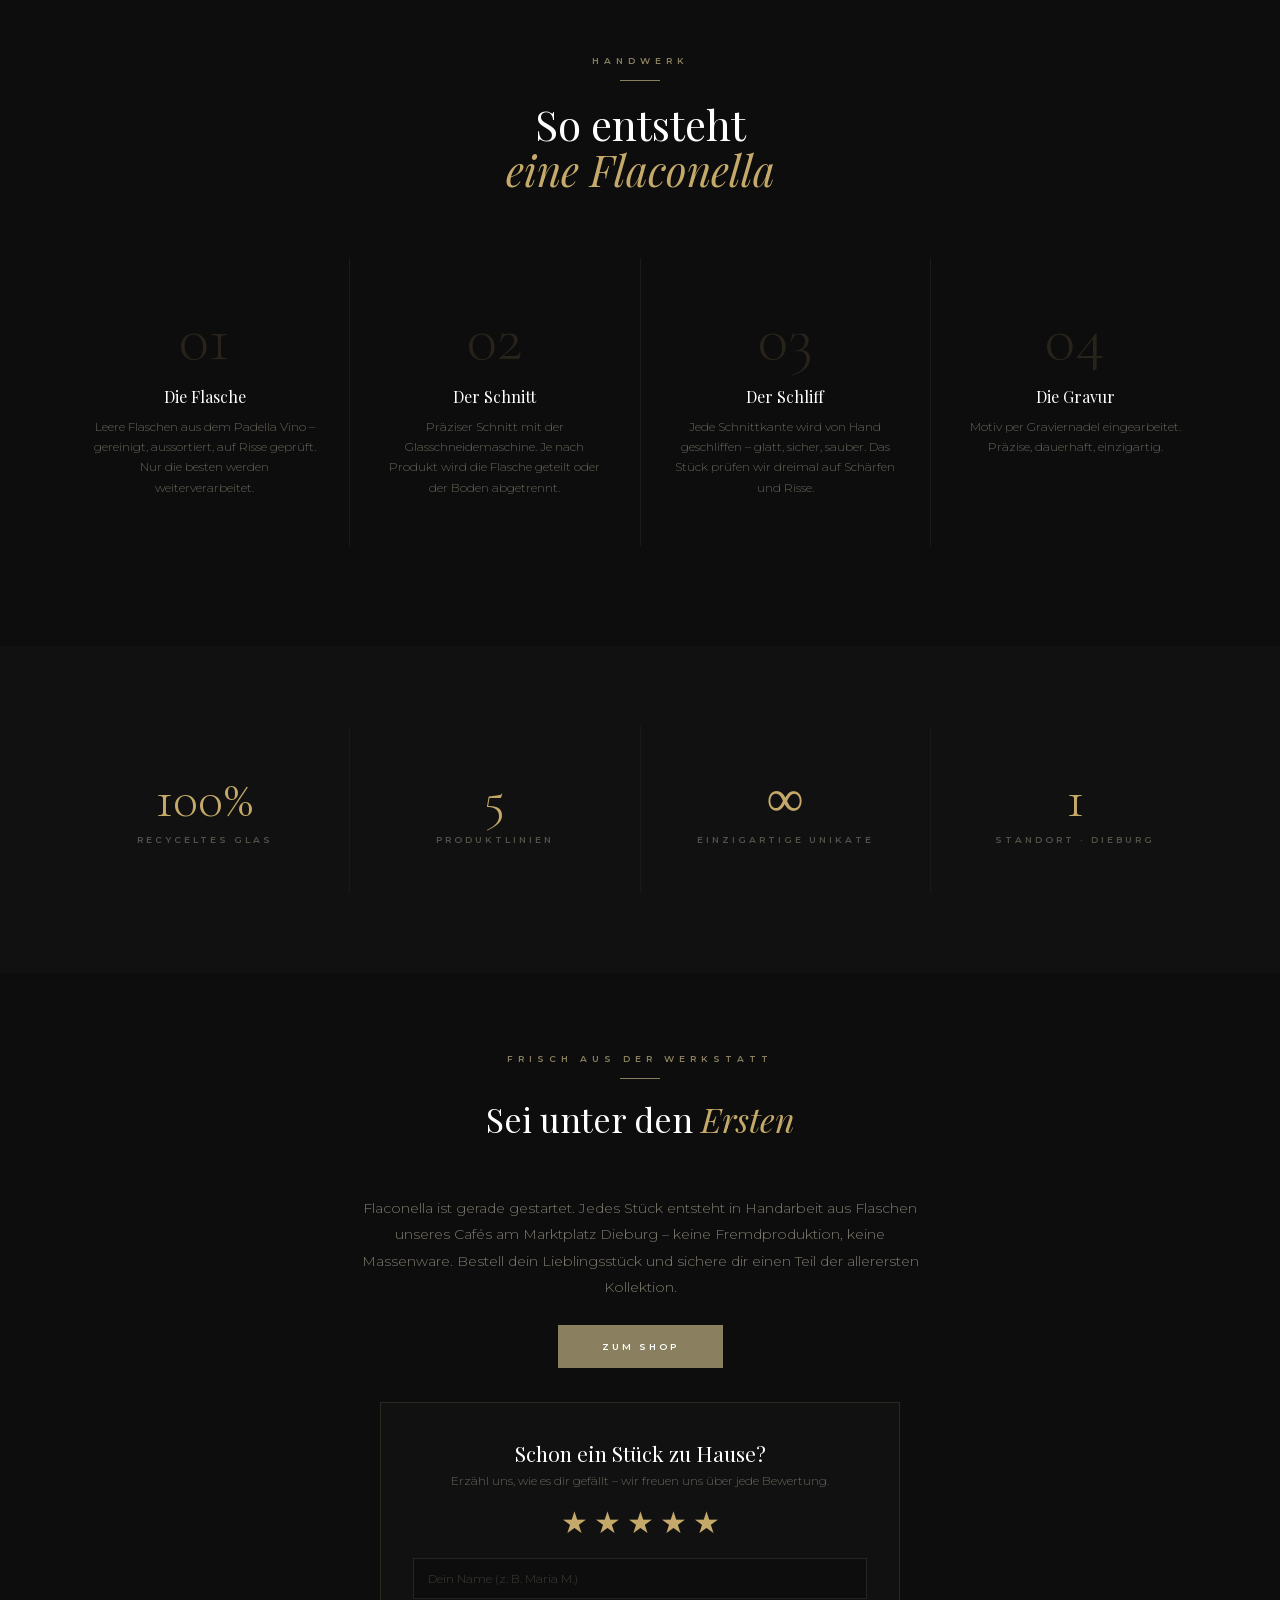
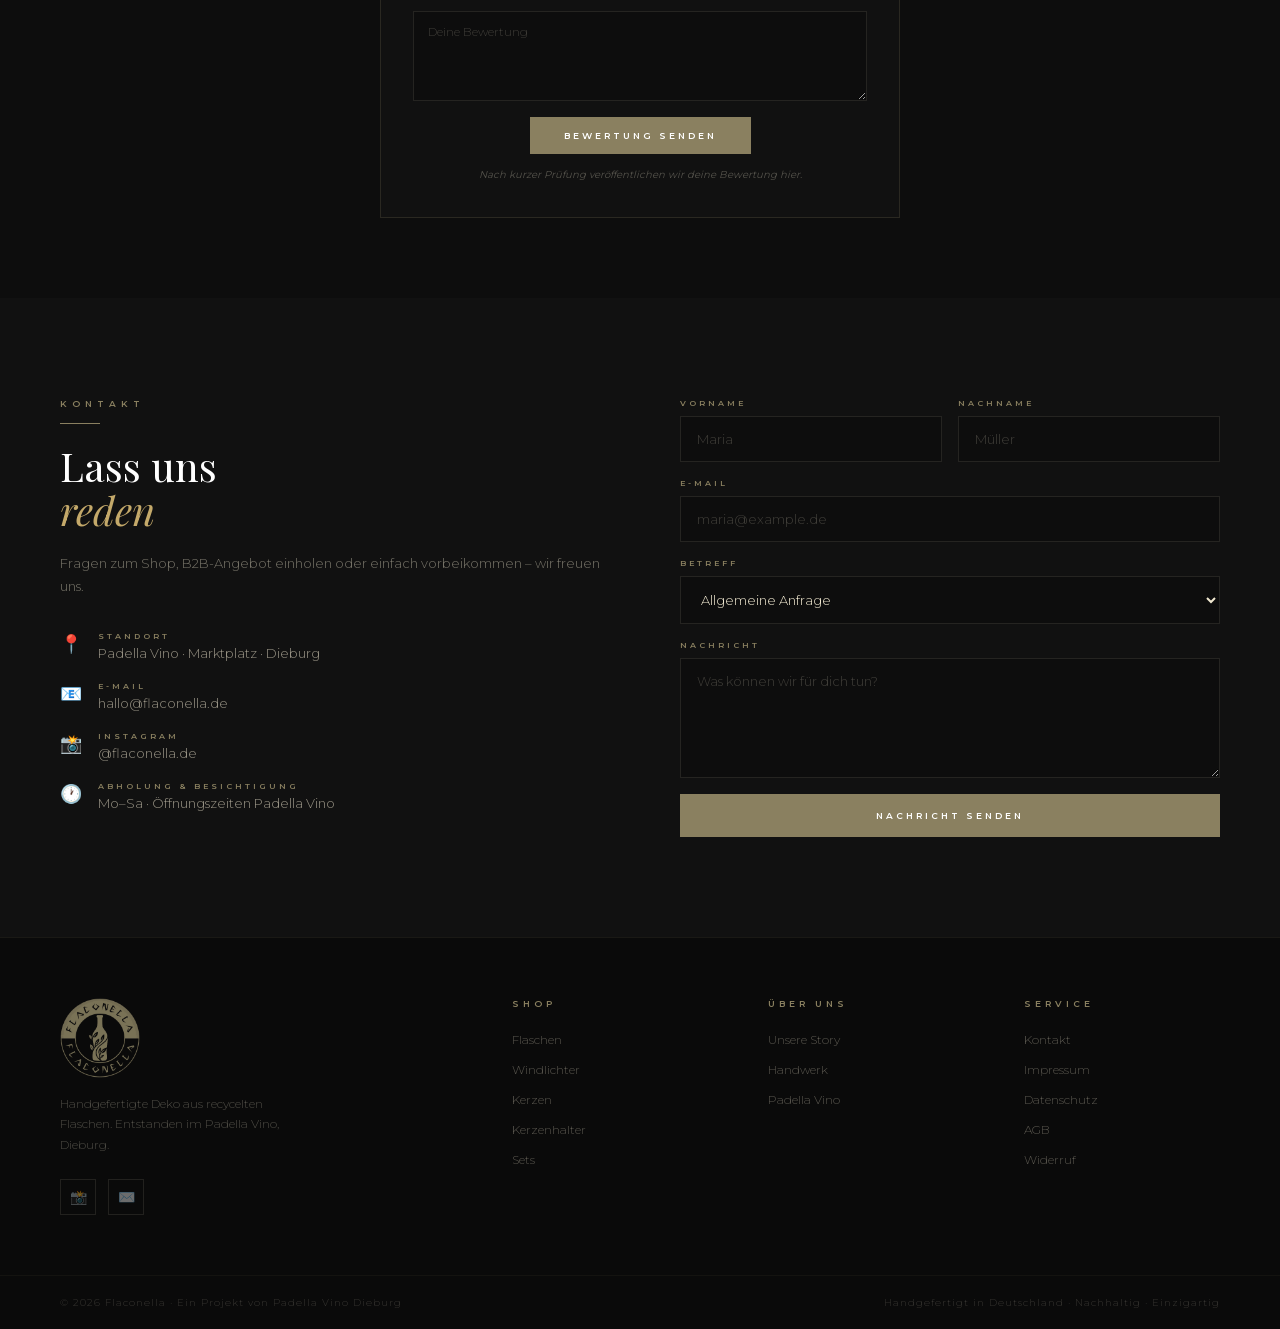
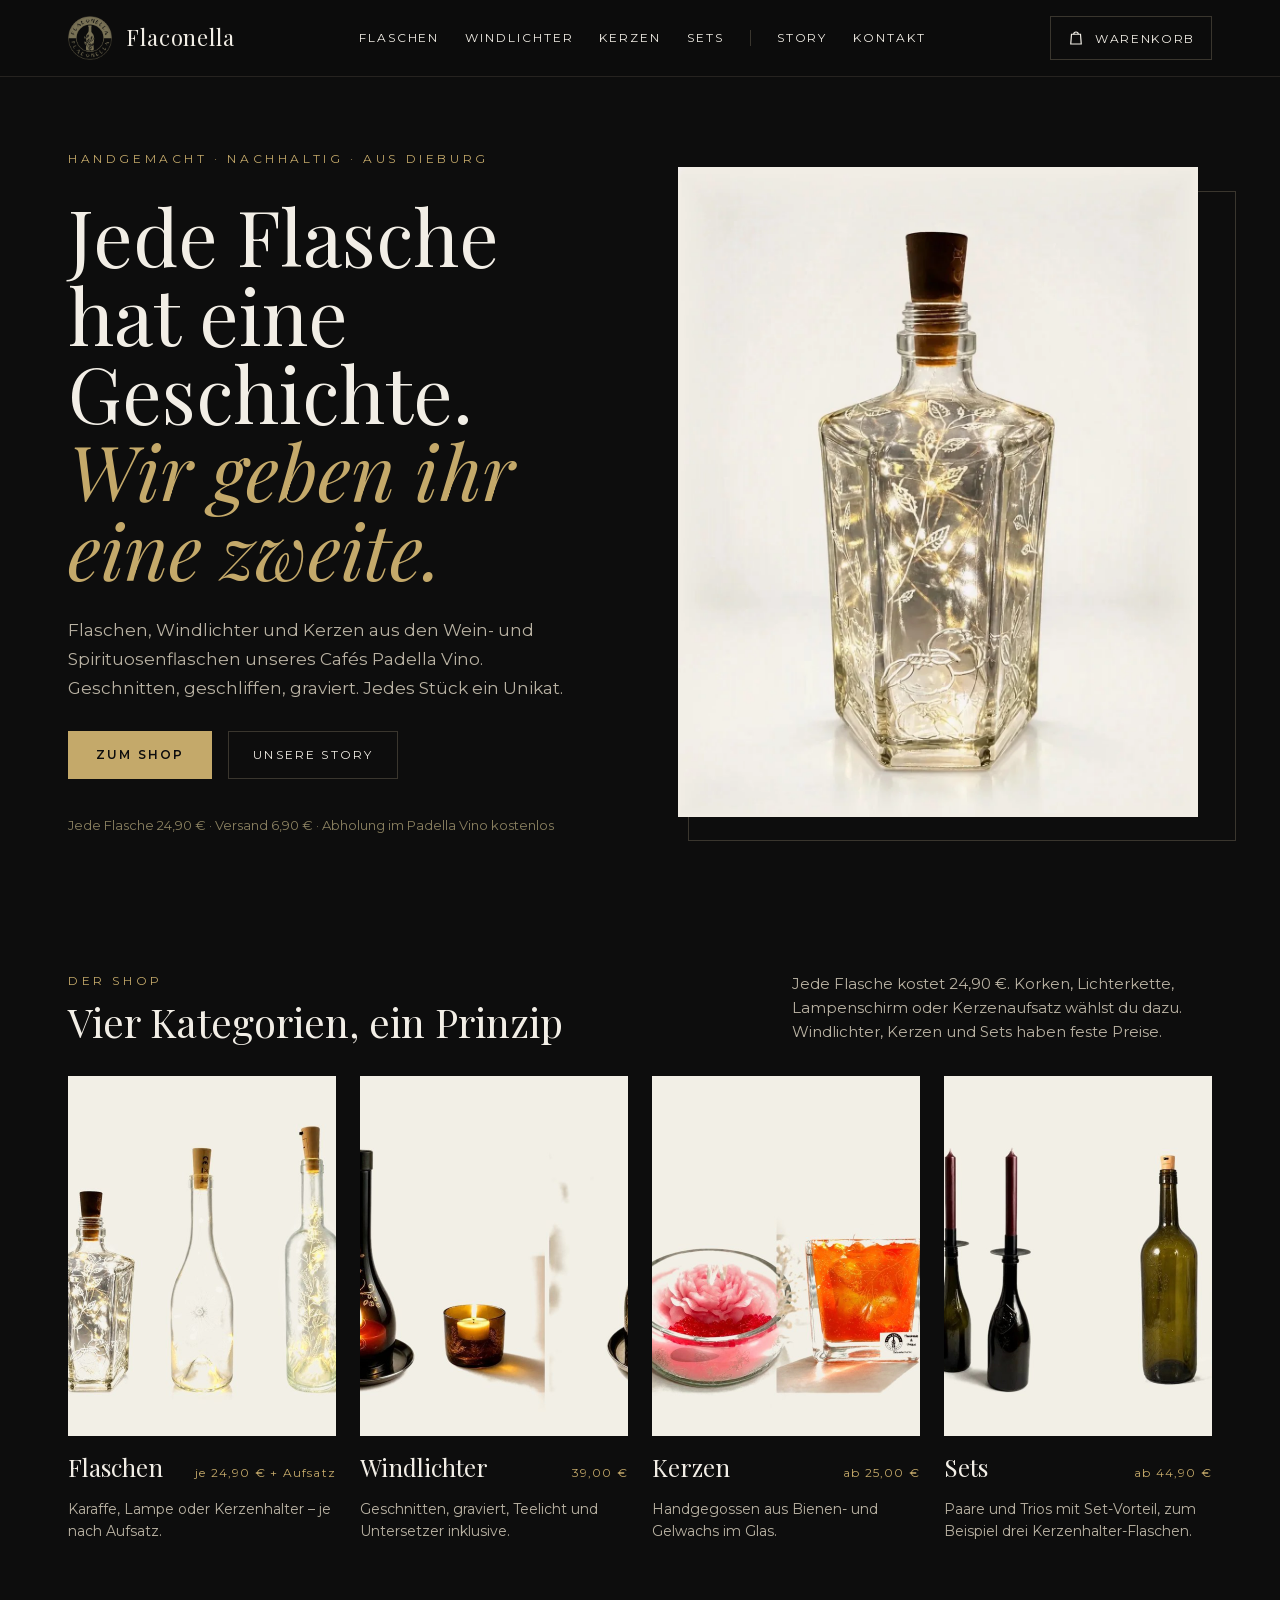
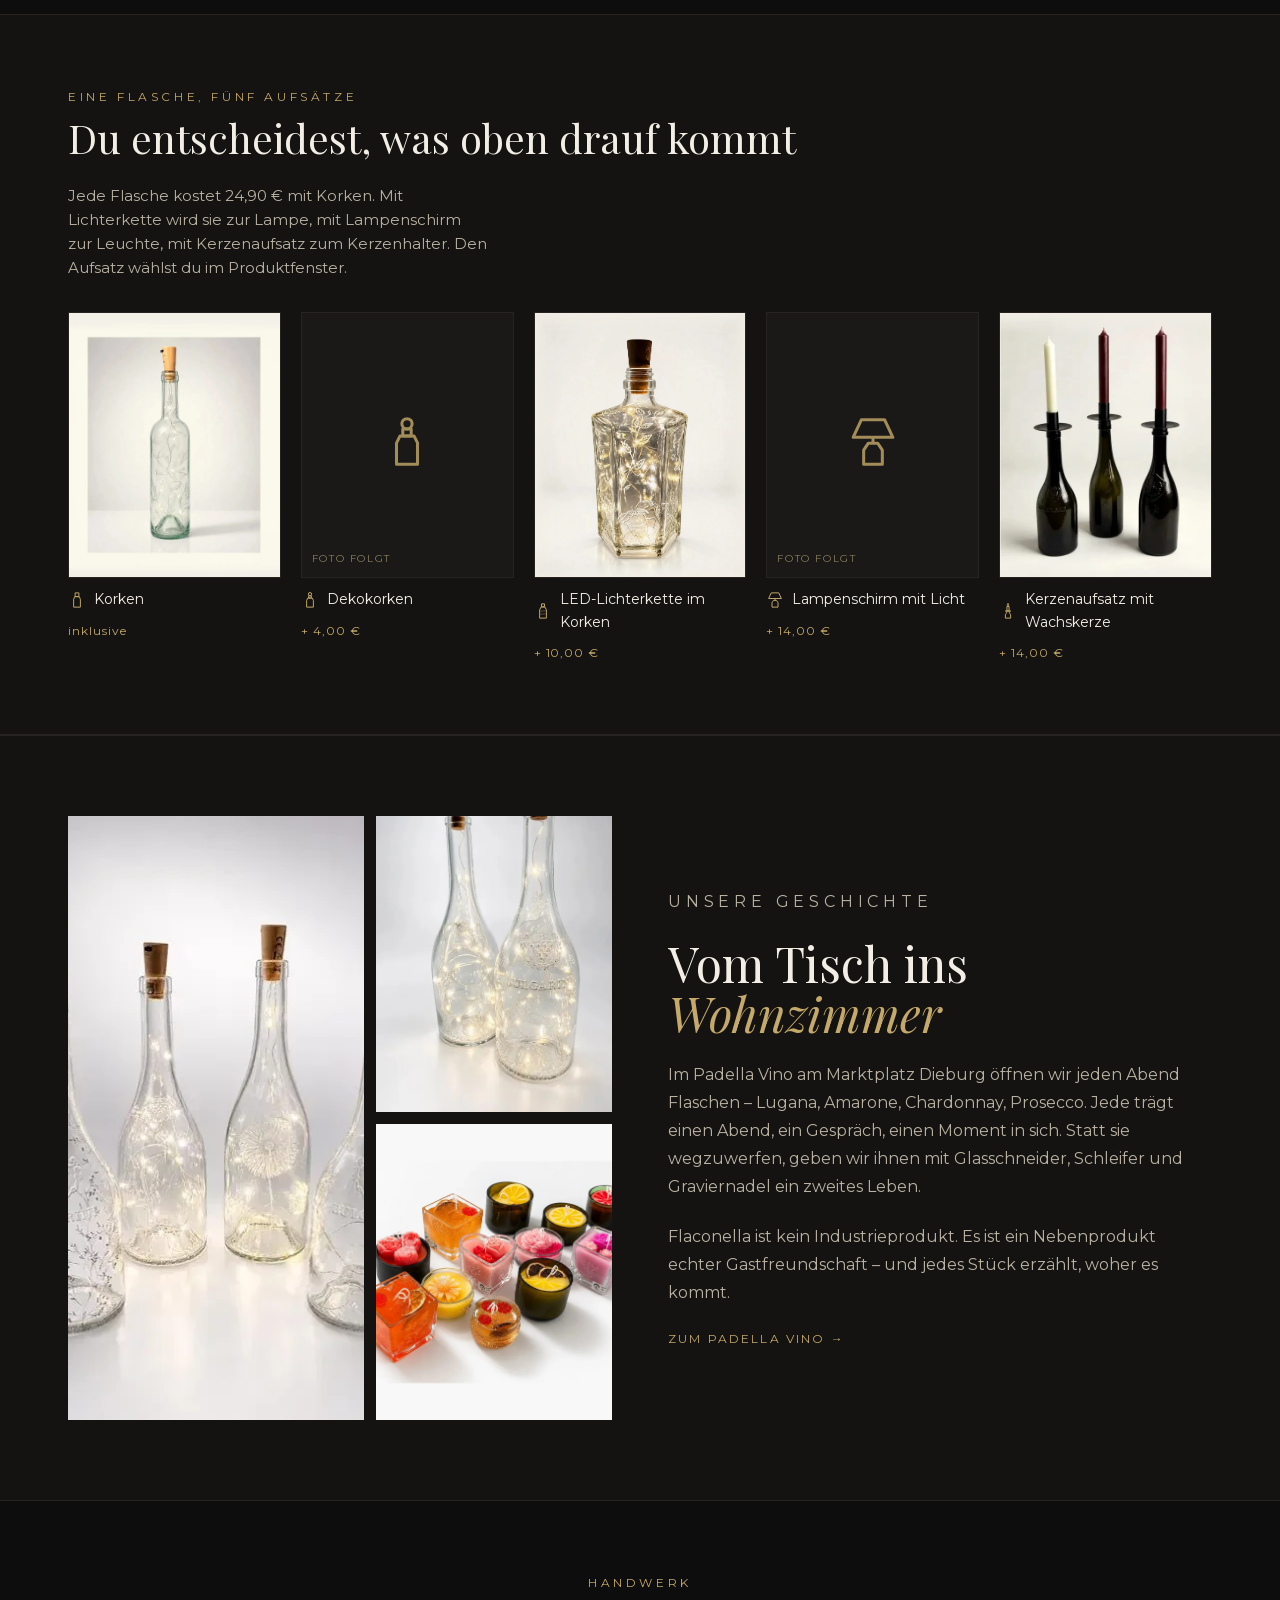
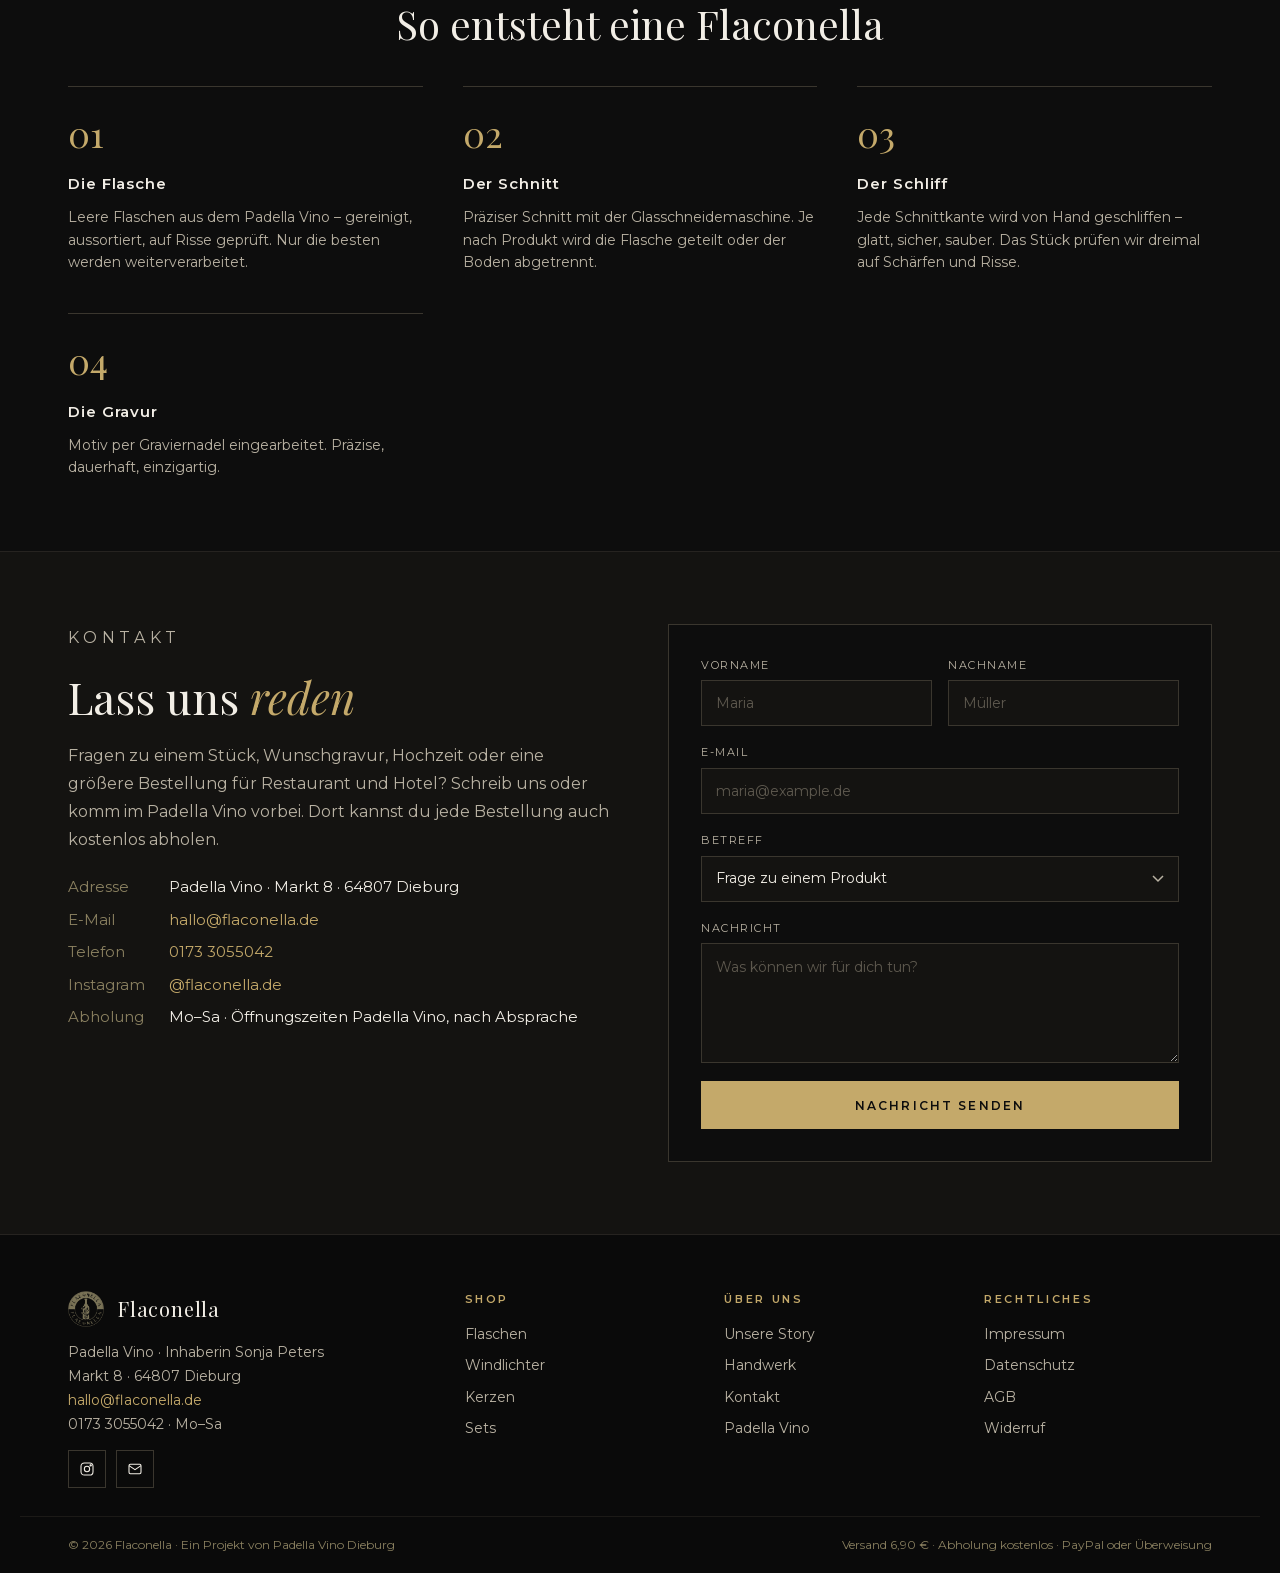
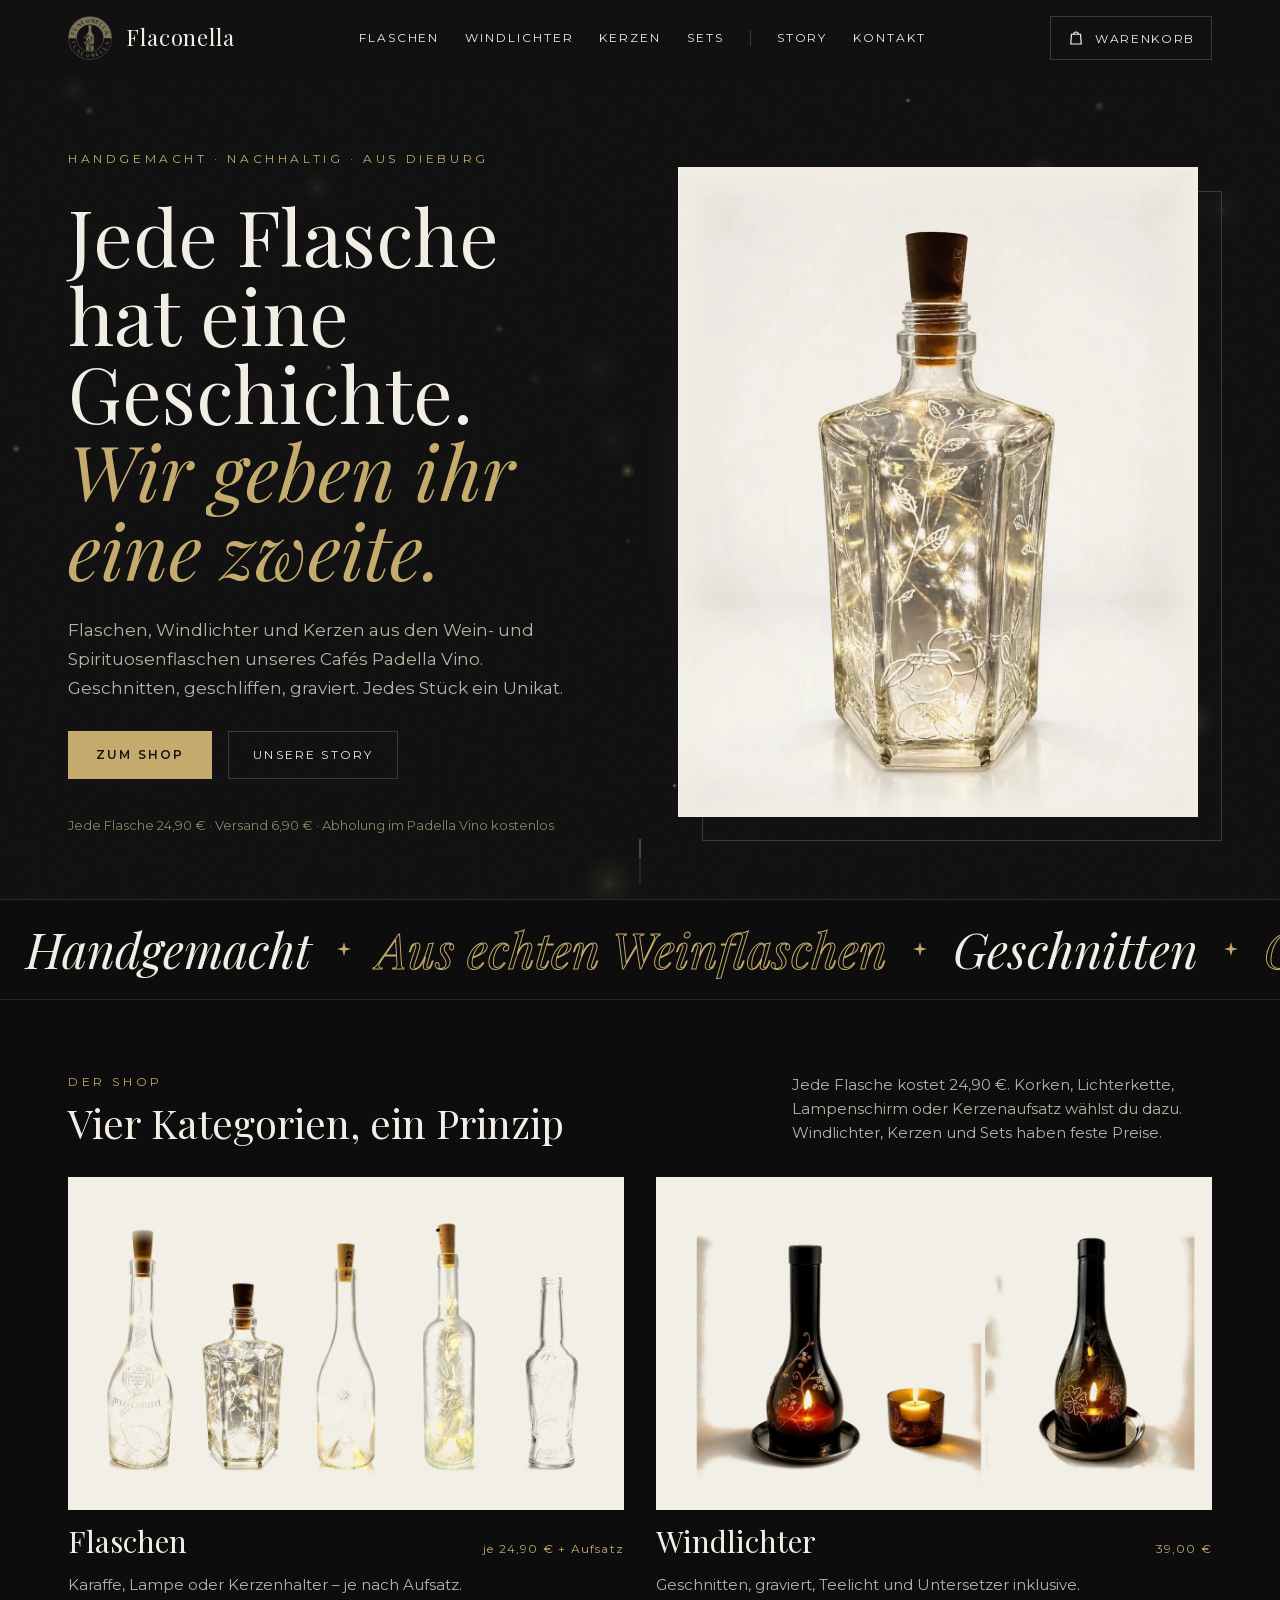
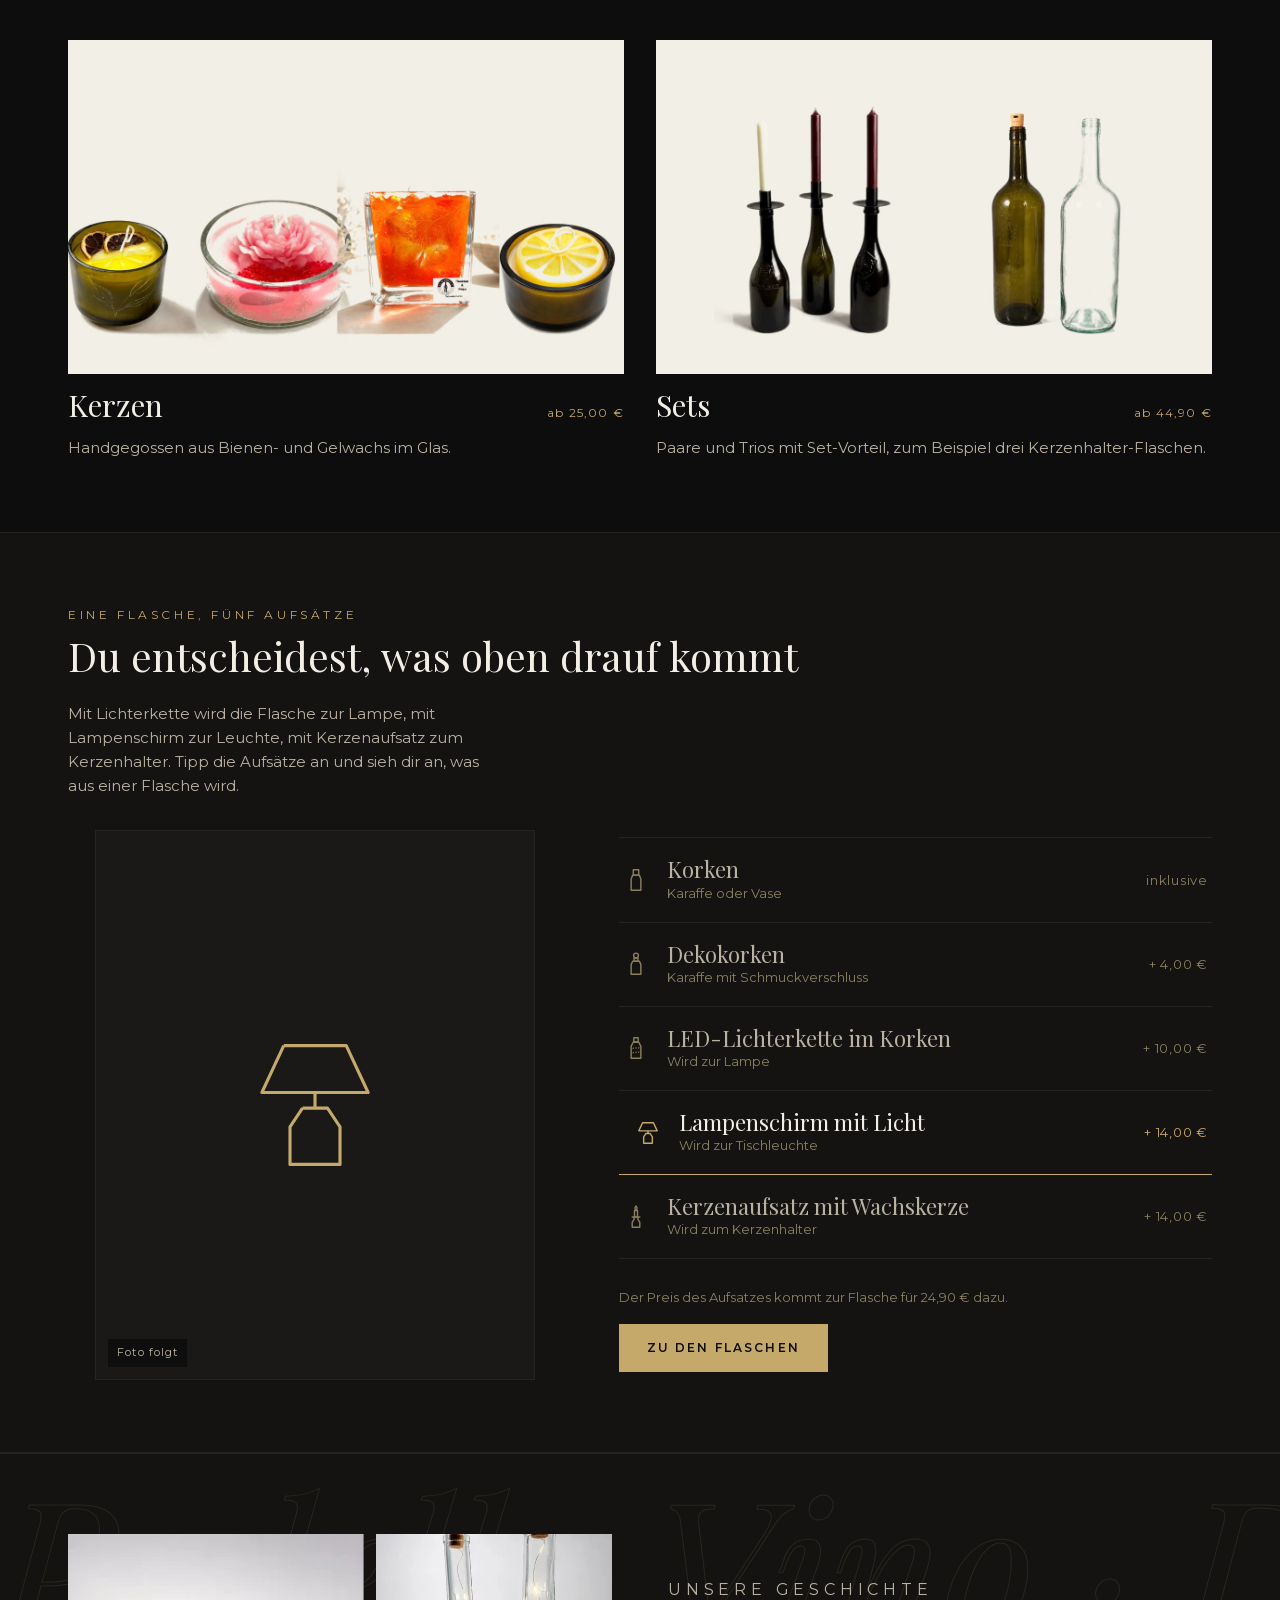
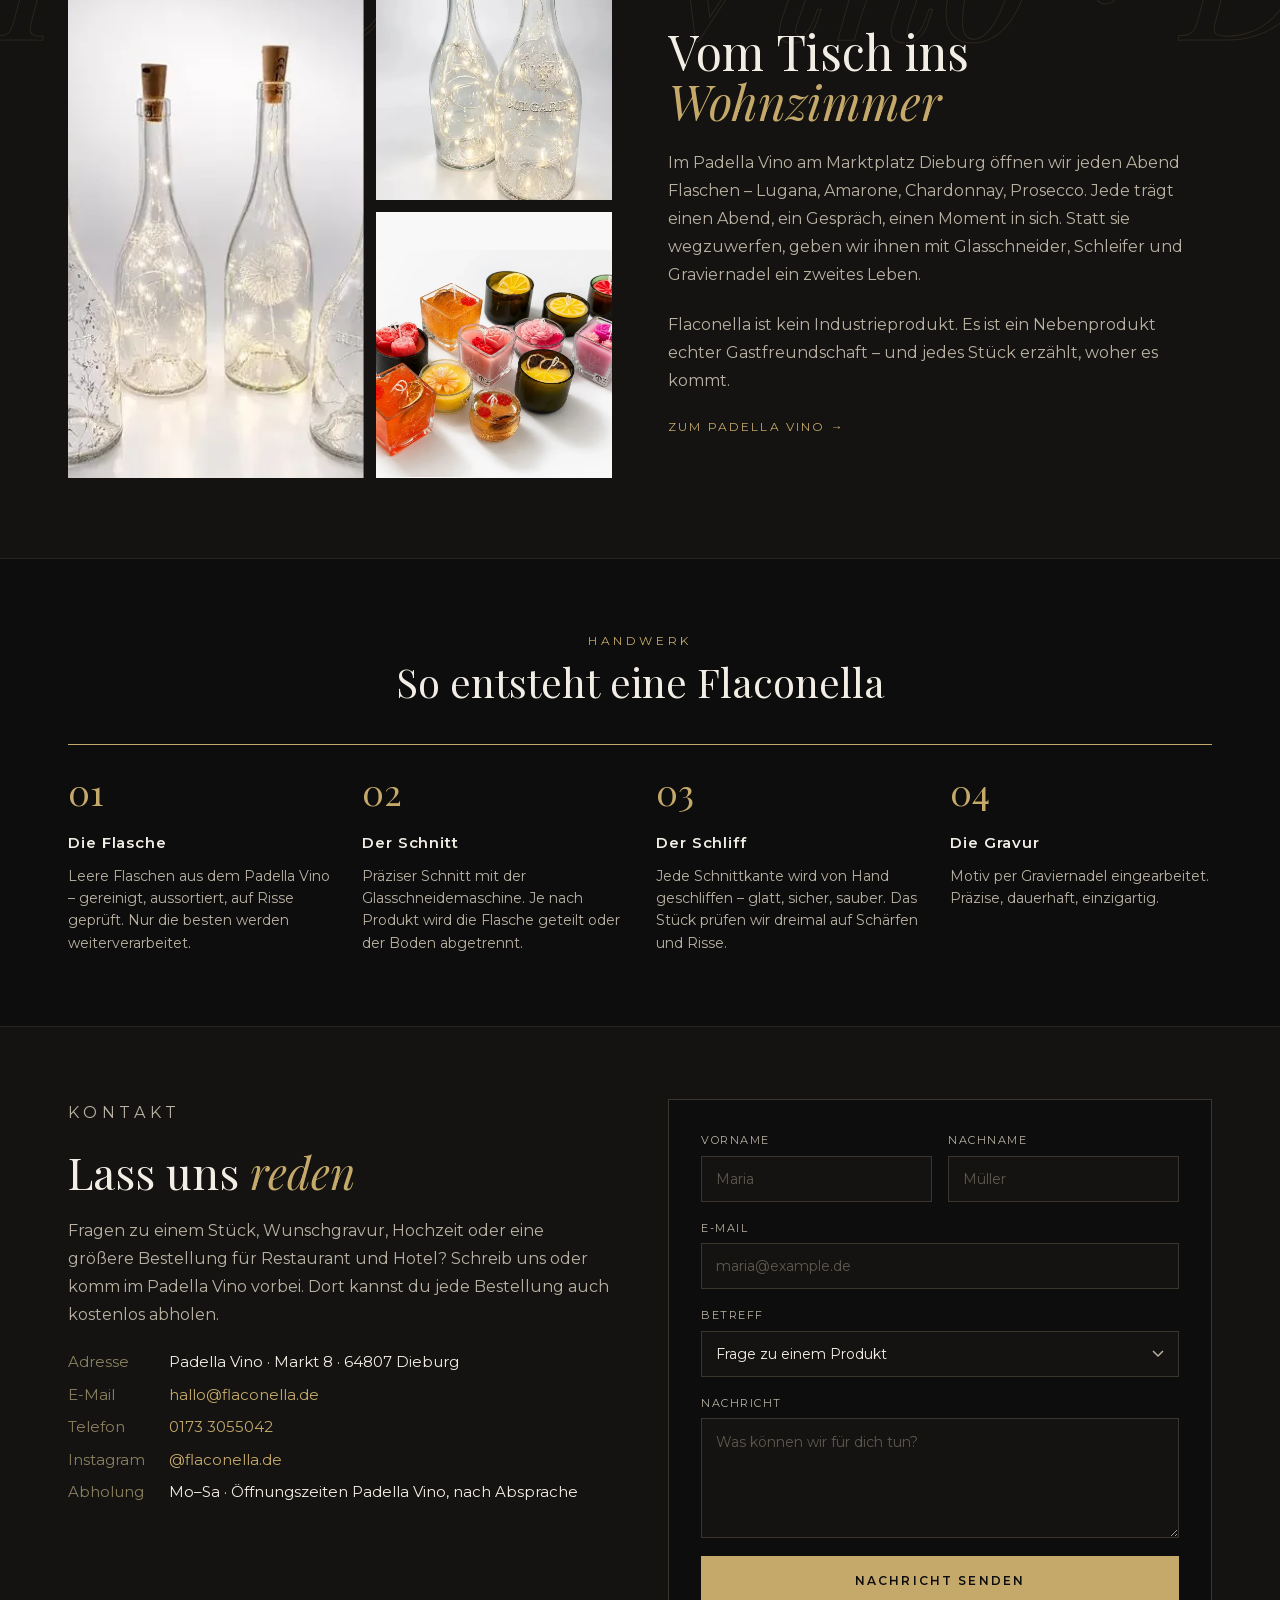
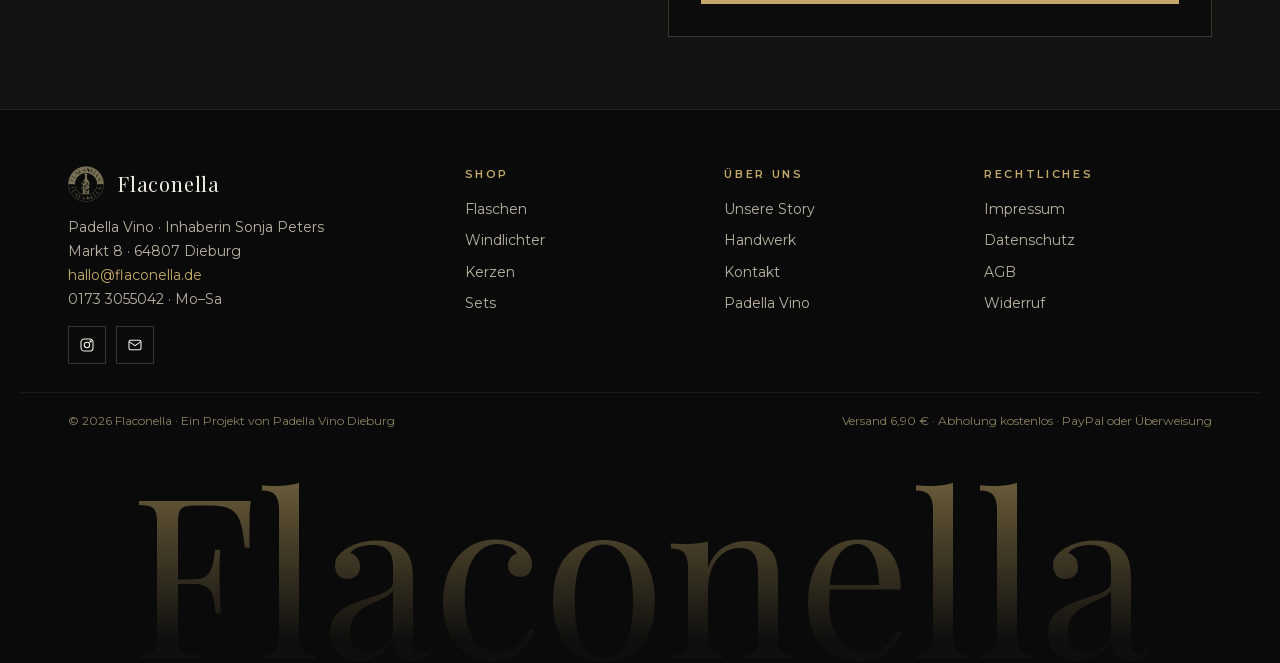
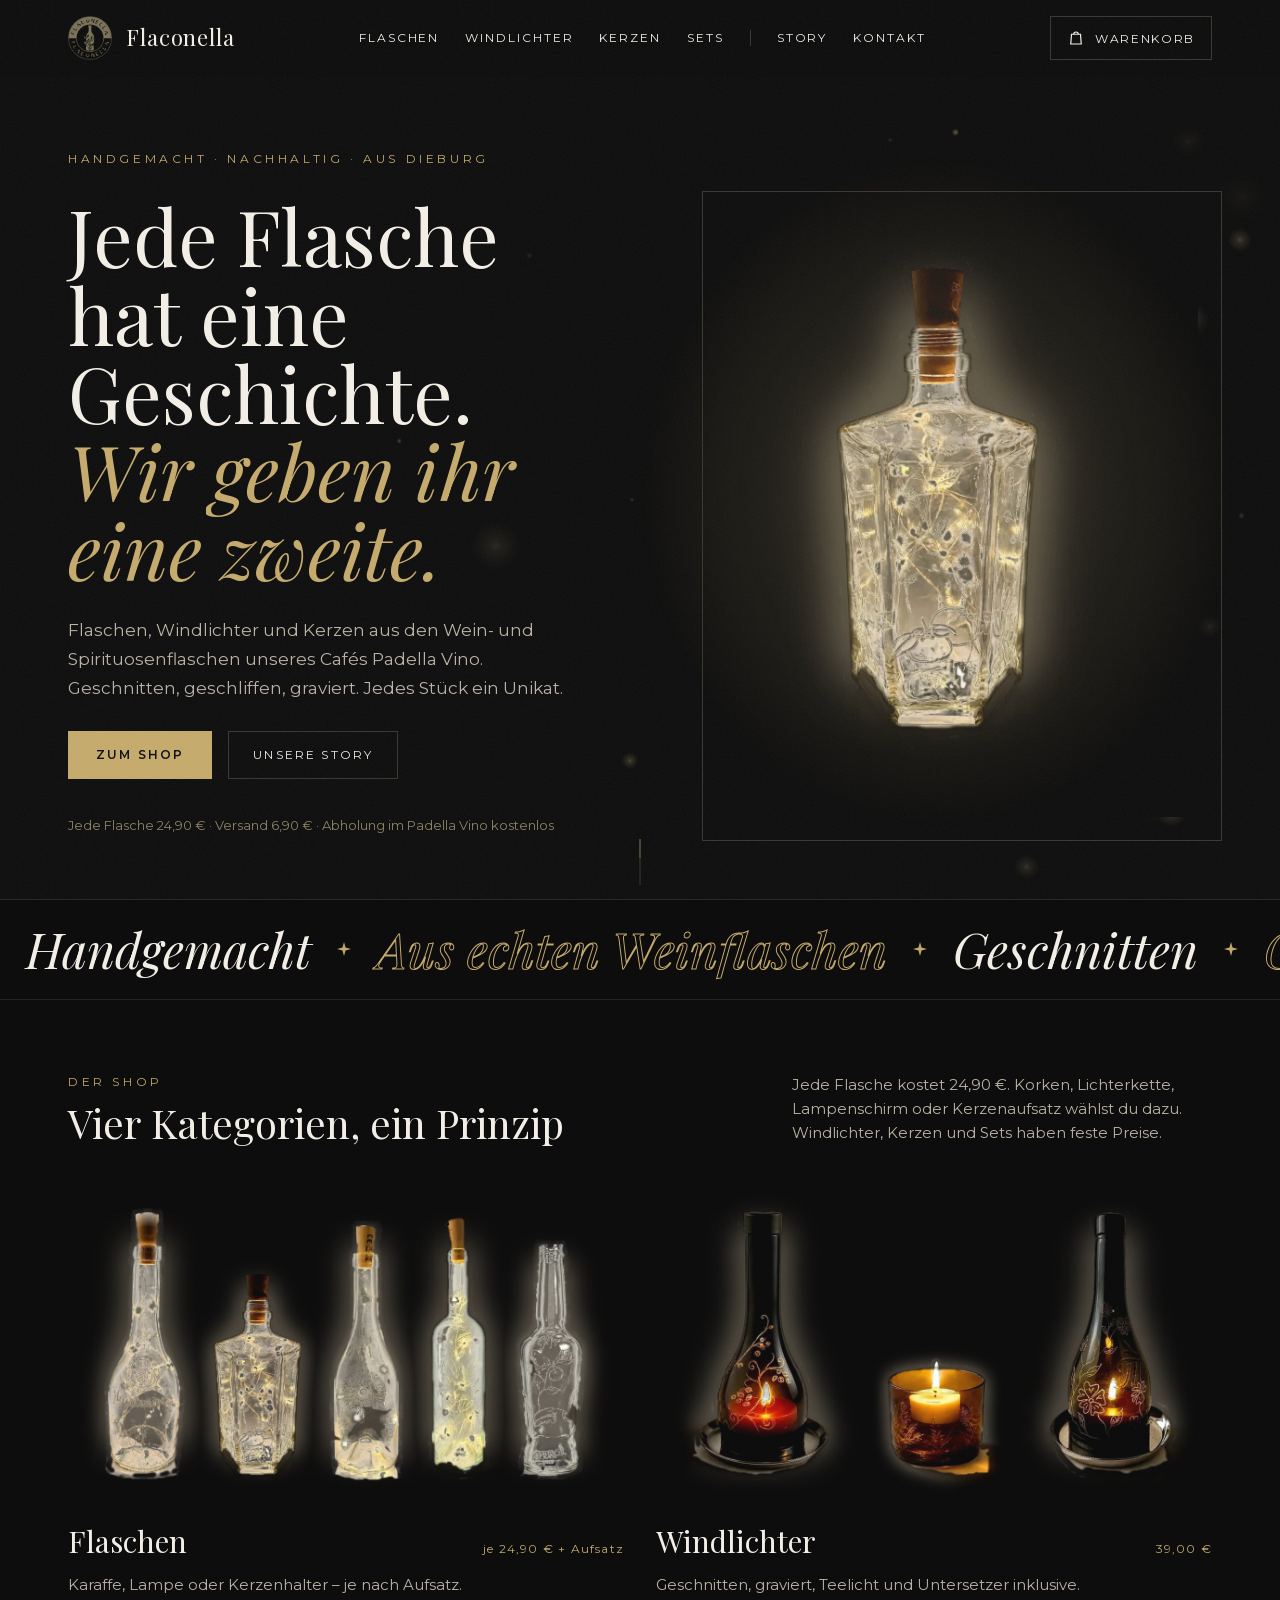
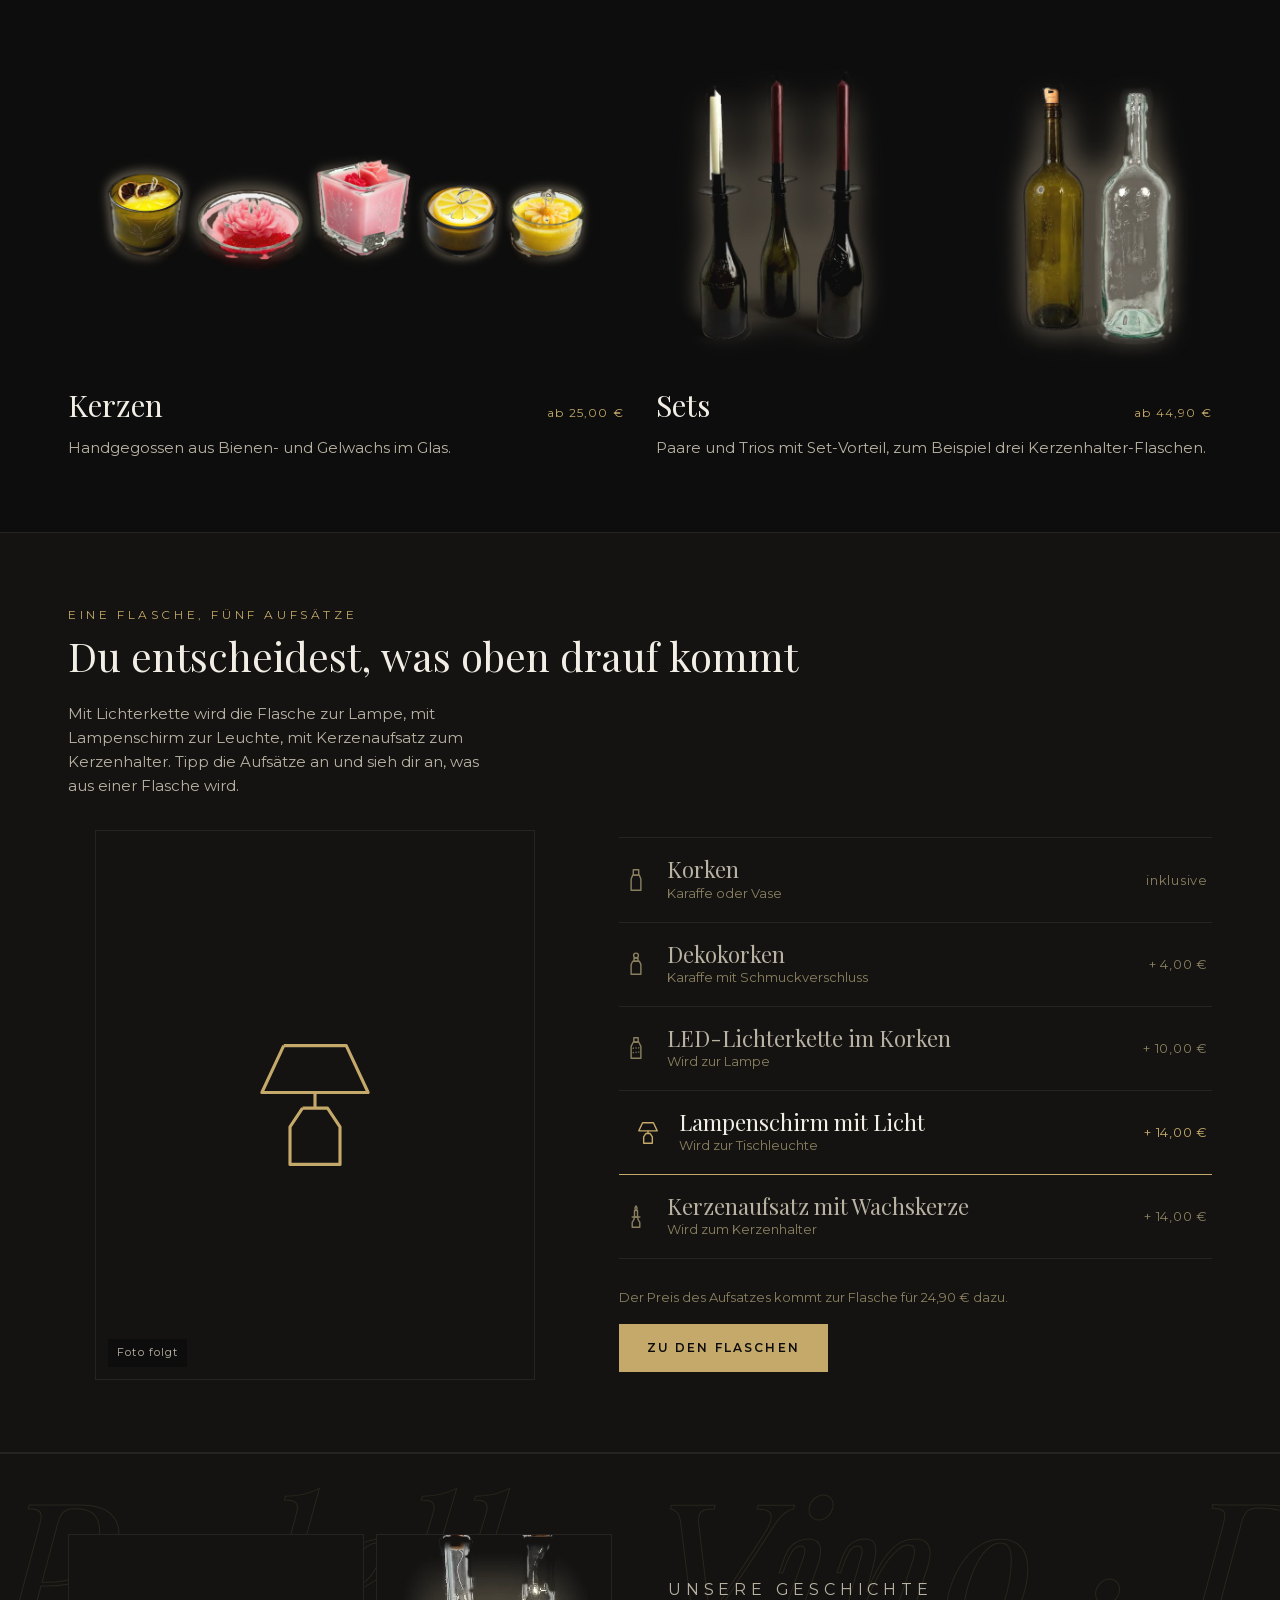
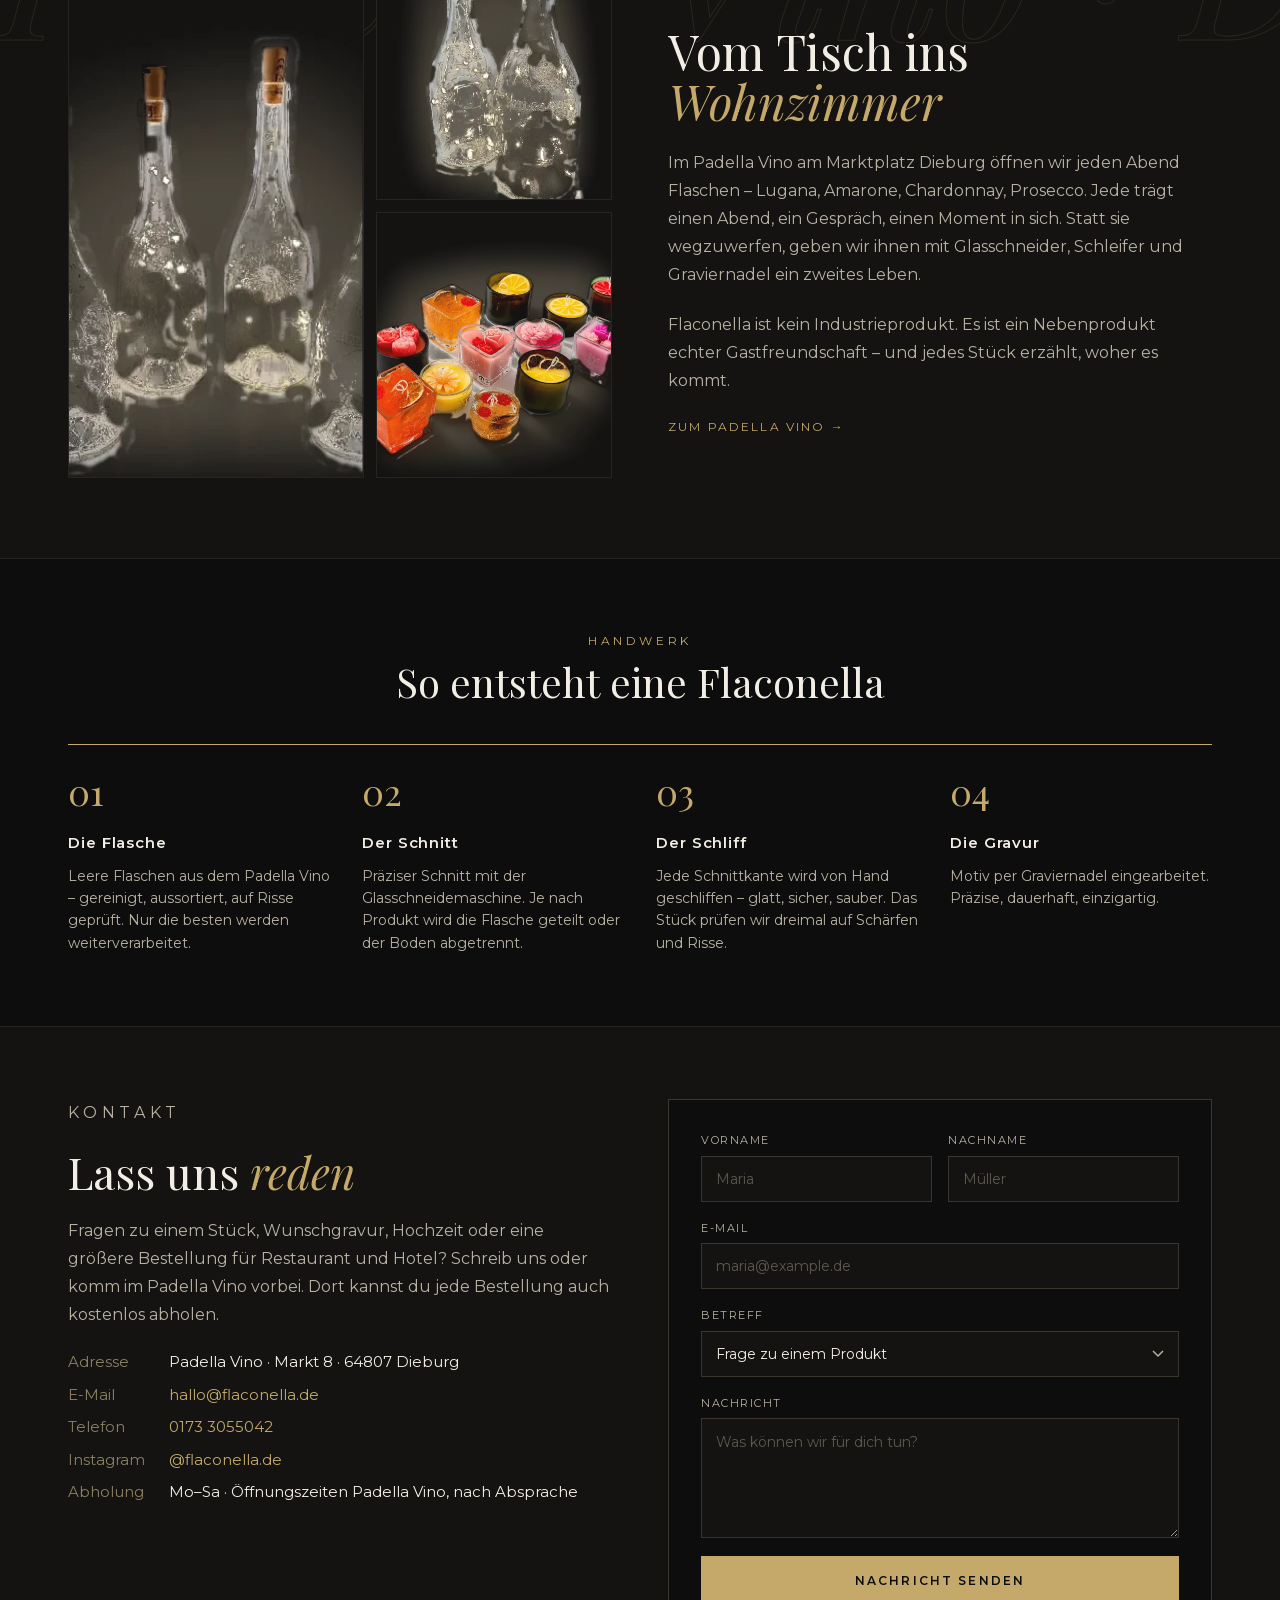
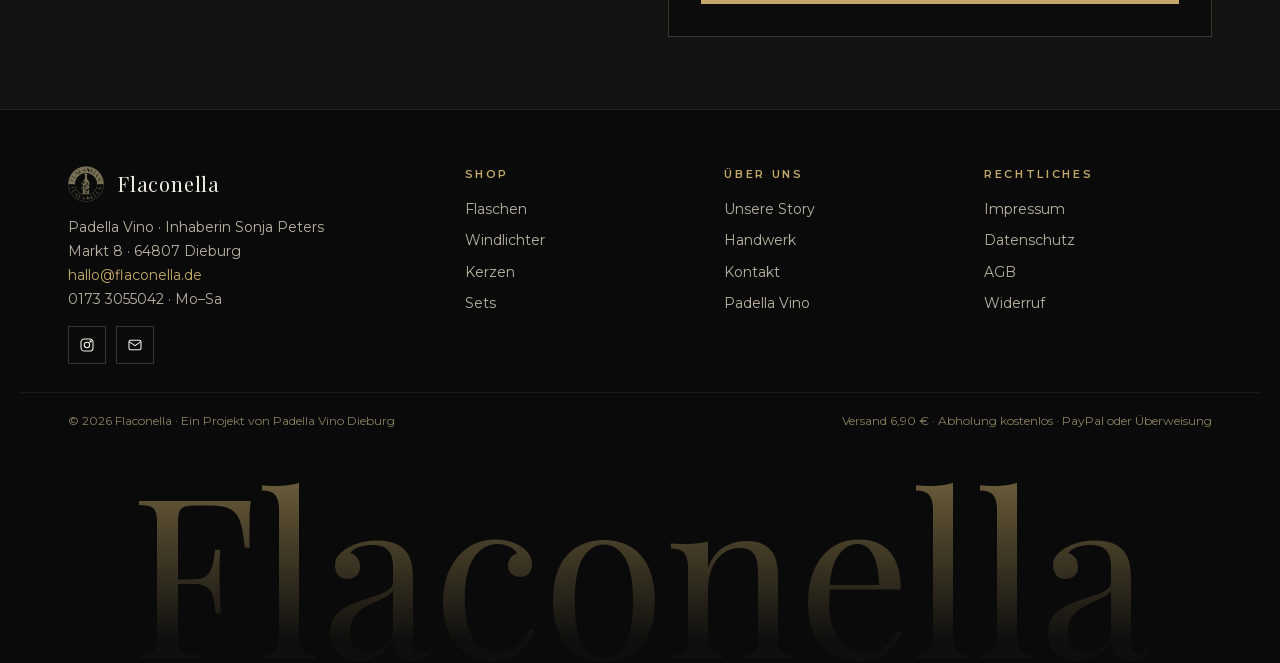
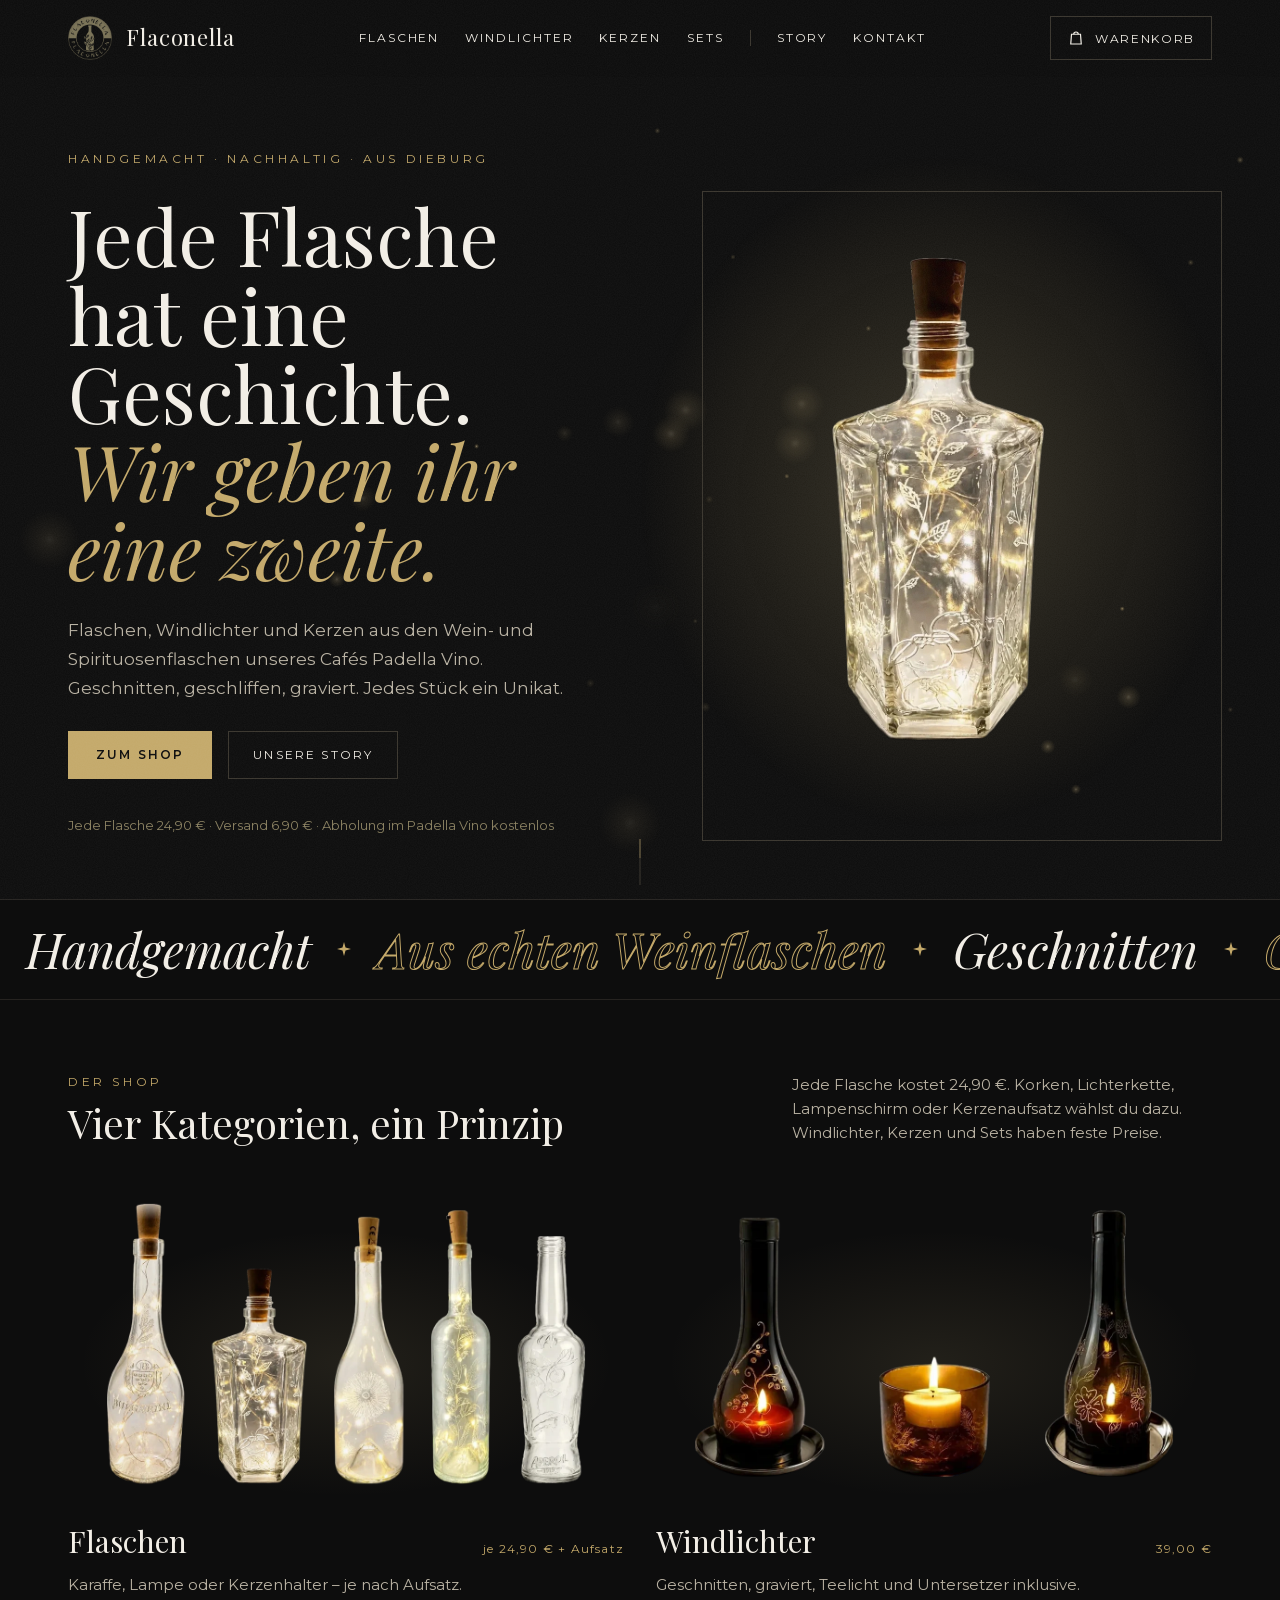
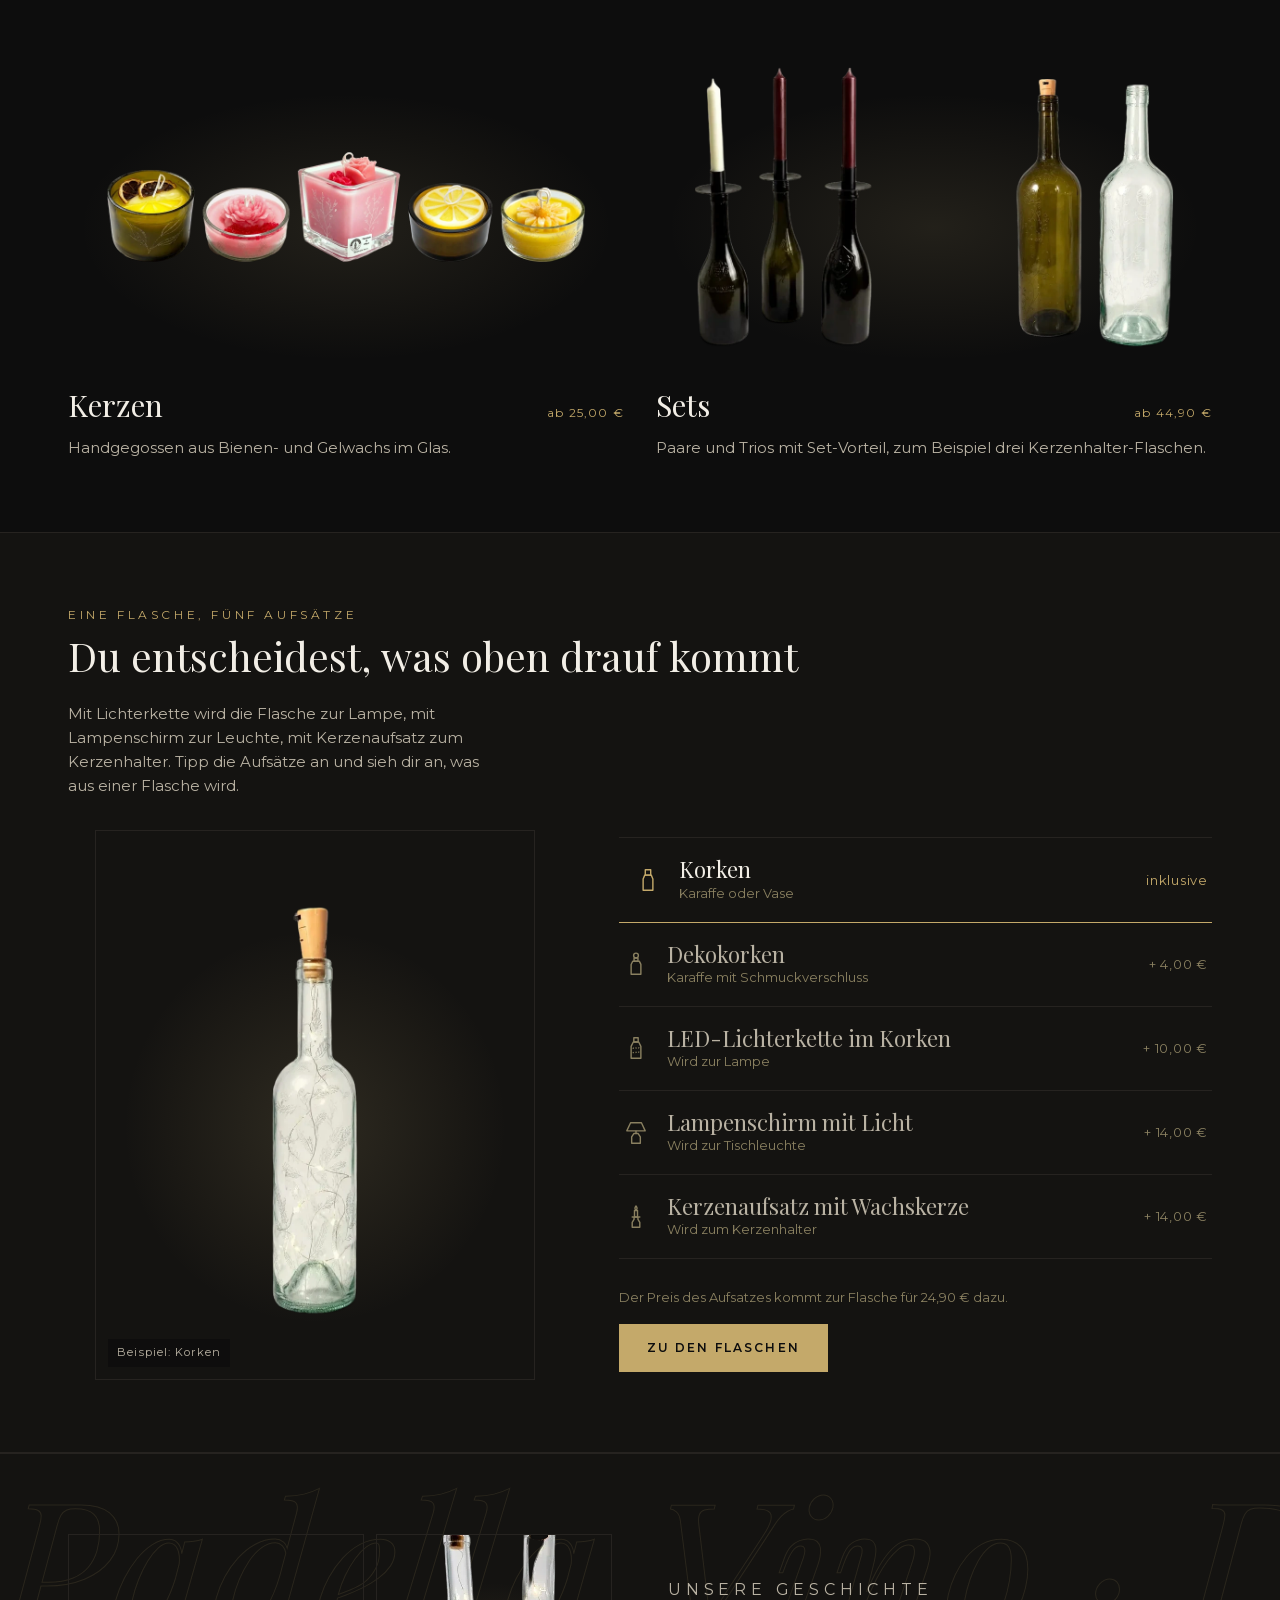
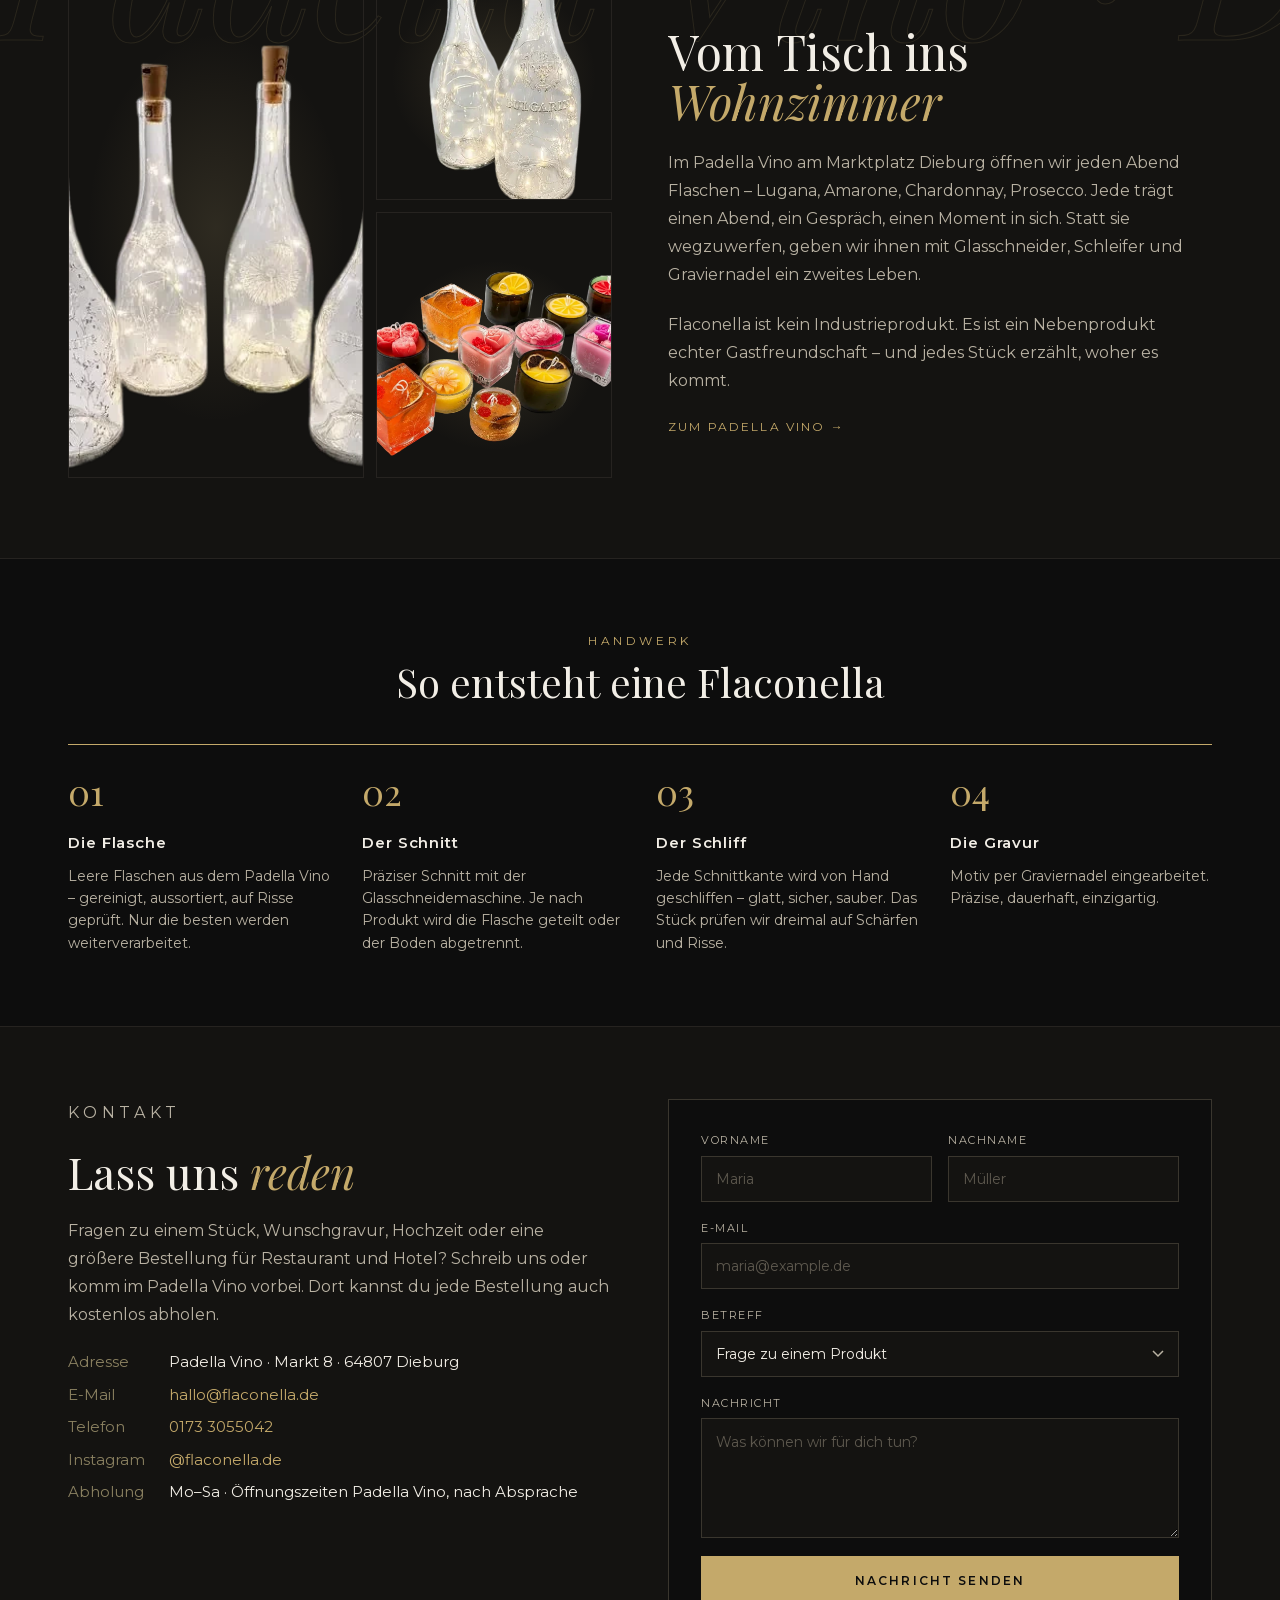
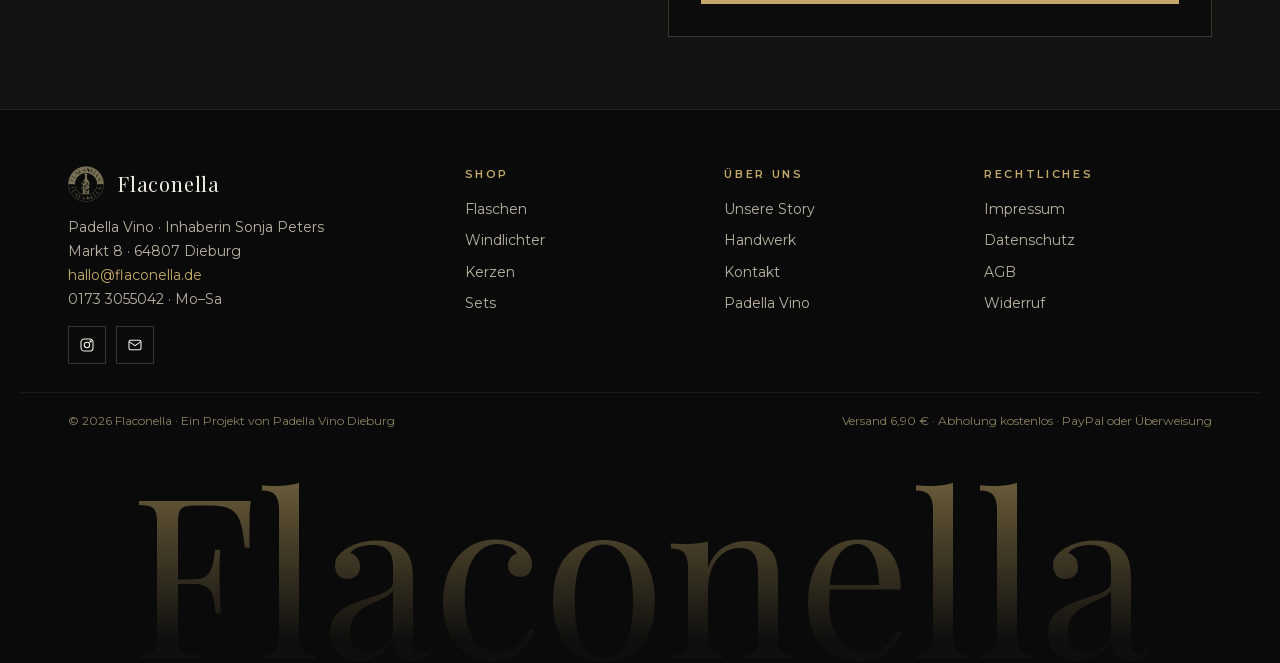
